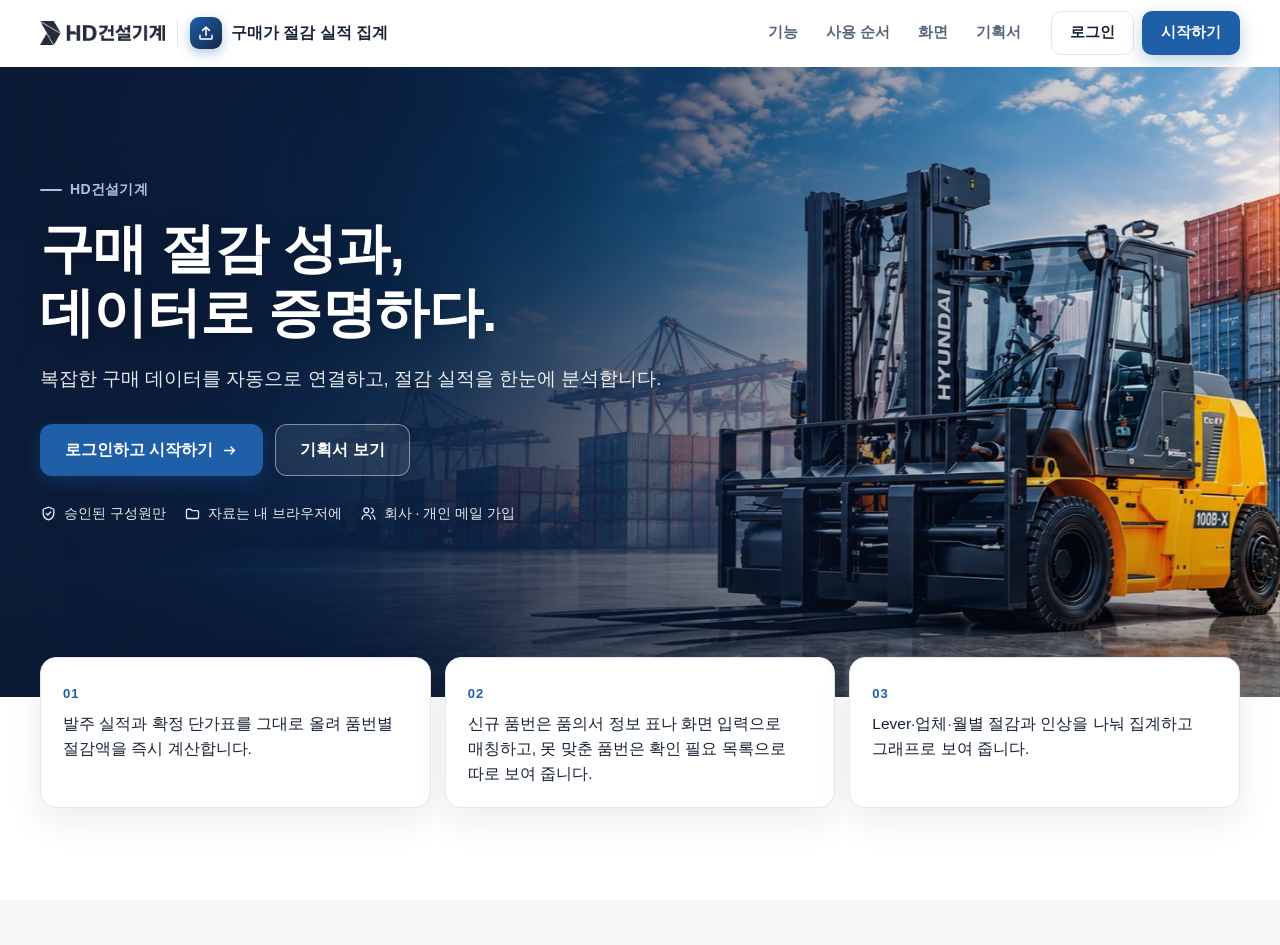
==== index.html @ e7f9d17e "첫 화면 로고 · 그림 · 왼쪽 메뉴 틀(판 2026-11-13.6) Co-Authored-By: Claude Fable 5.2 <noreply@anthropic.com>" ====
<!DOCTYPE html>
<html lang="ko">
<head>
<meta charset="UTF-8">
<meta name="viewport" content="width=device-width, initial-scale=1.0">
<title>구매가 절감 실적 집계 — 품번별 절감액·사유 Lever 자동 분류</title>
<meta name="description" content="월별 발주 실적과 연초 확정 단가표를 올리면 품번별 구매가 절감액을 계산하고, 신규 품번은 품의서 정보로 매칭해 사유 Lever·업체·월별로 집계합니다. 파일은 브라우저 안에서만 처리합니다.">
<link rel="icon" href="favicon.svg" type="image/svg+xml">
<link rel="canonical" href="https://aebonlee.github.io/build-2611-08/">
<meta name="robots" content="index,follow">
<meta property="og:type" content="website">
<meta property="og:site_name" content="생성형 AI 업무자동화 전문가과정 · 2차수">
<meta property="og:url" content="https://aebonlee.github.io/build-2611-08/">
<meta property="og:title" content="구매가 절감 실적 집계 — 생성형 AI 업무자동화 전문가과정 2차수">
<meta property="og:description" content="발주 실적과 확정 단가표를 올리면 절감액·Lever별 실적·확인 필요 신규 품번을 한 번에 보여 줍니다.">
<meta property="og:image" content="https://aebonlee.github.io/build-2611-08/og-index.png">
<meta property="og:image:width" content="1200">
<meta property="og:image:height" content="630">
<meta property="og:locale" content="ko_KR">
<meta name="twitter:card" content="summary_large_image">
<link rel="stylesheet" href="css/style.css">
<link rel="stylesheet" href="css/app.css">
<!-- auth-kit: 로그인 전에는 도구 화면을 감춘다(js/auth.js 가 판정 뒤 푼다) -->
<script>document.documentElement.classList.add('auth-lock')</script>
<link rel="stylesheet" href="css/auth.css?v=2026-11-13.6">
<link rel="stylesheet" href="css/board.css?v=2026-11-13.6">
<link rel="stylesheet" href="css/kit-build.css?v=2026-11-13.6">
<!-- /auth-kit -->
</head>
<body>

<nav class="topnav" aria-label="주요 메뉴">
  <div class="topnav-inner">
    <a class="topnav-brand" href="index.html">구매가 절감 실적 집계 <small>build-2611-08 · 기획 최상원</small></a>
    <ul class="topnav-links">
      <li><a href="#s-data">데이터</a></li>
      <li><a href="#s-sum">집계</a></li>
      <li><a href="#s-check">확인 필요</a></li>
      <li><a href="#s-detail">상세·내보내기</a></li>
      <li><a href="budget.html">예산단가 방식</a></li>
      <li><a href="guide.html">사용법</a></li>
      <li><a href="plan.html">기획서</a></li>
    </ul>
  </div>
</nav>

<header class="hero"><div class="wrap">
  <div class="eyebrow">생성형 AI 업무자동화 전문가과정 · 2차수 · 프로젝트 08</div>
  <h1>구매가 절감 실적 집계</h1>
  <p>월별 발주 실적과 연초 확정 단가표를 올리면 <b>품번별 절감액</b>을 바로 계산합니다.
     확정 단가가 없는 <b>신규 품번</b>은 품의서 정보로 맞추고, 못 맞춘 품번은 <b>확인 필요 목록</b>으로 따로 모읍니다.
     사유 Lever·업체·월별 실적을 그래프와 엑셀 보고서로 냅니다.</p>
</div></header>

<main><div class="wrap">

<div class="b-cta"><span><b>v1.1 상세 기획안 방식</b> — 발주 실적 × 협력업체 담당자 × 예산 단가를 매칭해 ZNB 발주의 차이금액·Impact·실적을 계산합니다. 이 화면(연초 단가표 방식)은 그대로 둡니다.</span>
  <span><a class="btn primary" href="budget.html">예산단가 방식 열기</a> <a class="btn" href="budget.html#example" id="go-budget-sample">예제로 바로 보기</a></span></div>

<section id="s-data" class="card">
  <h2 style="margin-top:0">1. 엑셀 파일을 올리세요</h2>
  <p class="sub">표 세 가지 — <code>발주실적</code>(품번·품명·공급업체·발주수량·발주단가·발주월) ·
     <code>확정단가</code>(품번·확정단가) · <code>품의서</code>(품번·기준단가·변경후단가·사유 Lever·품의번호, 선택).
     한 파일에 시트로 넣어도 되고, 월별 파일을 여러 개 올려도 됩니다. 머리글을 보고 어느 표인지 알아봅니다.</p>
  <label class="drop" id="drop">
    <input type="file" id="file" accept=".xlsx,.xls,.csv" multiple>
    <b>엑셀 파일을 끌어다 놓거나 눌러서 고르세요 (여러 개 가능)</b>
    <span>파일은 서버로 올라가지 않습니다 · 브라우저 안에서만 계산합니다</span>
  </label>
  <div class="btnrow">
    <button class="btn primary" id="btn-sample">예제로 해보기</button>
    <button class="btn" id="btn-template">빈 양식 내려받기</button>
    <button class="btn" id="btn-sample-file">예제 엑셀 내려받기</button>
    <button class="btn" id="btn-reset">올린 파일 모두 비우기</button>
  </div>
  <div id="data-status"></div>
</section>

<section id="s-sum" class="card" hidden>
  <h2 style="margin-top:0">2. 절감 실적 집계</h2>
  <div class="ctrl">
    <label>기간 <select id="month"></select></label>
    <span class="legend"><i class="sw-save"></i>절감 <i class="sw-inc"></i>인상</span>
  </div>
  <div id="totals"></div>
  <div id="narr" class="note"></div>
  <h3>월별 절감·인상</h3>
  <div id="chart-month" class="chart"></div>
  <div class="grid2">
    <div>
      <h3>사유 Lever별</h3>
      <div id="chart-lever" class="chart"></div>
      <div id="tbl-lever"></div>
    </div>
    <div>
      <h3>업체별</h3>
      <div id="chart-vendor" class="chart"></div>
      <div id="tbl-vendor"></div>
    </div>
  </div>

  <details class="ai" id="ai-box">
    <summary>AI 로 보고 문장 다듬기 (선택 · 키가 없어도 위 요약은 그대로 나옵니다)</summary>
    <div class="form">
      <label>제공자
        <select id="ai-provider">
          <option value="openai">OpenAI (gpt-4o-mini)</option>
          <option value="anthropic">Anthropic (claude-haiku-5-5)</option>
        </select></label>
      <label class="wide2">API 키 <input type="password" id="ai-key" autocomplete="off" placeholder="키는 이 브라우저에만 저장됩니다"></label>
      <button class="btn" id="ai-save">키 저장</button>
      <button class="btn primary" id="ai-run">보고 문장 초안 만들기</button>
    </div>
    <p class="sub">키는 이 브라우저(localStorage)에만 저장되고 다른 곳으로 보내지 않습니다.
       AI 에는 월별·Lever별 <b>합계 숫자만</b> 보내고 품번·업체 단가는 보내지 않습니다.</p>
    <div id="ai-out"></div>
  </details>
</section>

<section id="s-check" class="card" hidden>
  <h2 style="margin-top:0">3. 확인 필요</h2>
  <p class="sub">기준 단가를 찾지 못한 신규 품번은 실적에 넣지 않고 여기에 모읍니다.
     품의서 정보를 표로 올리거나 아래에서 직접 입력하면 바로 다시 계산합니다.</p>
  <div id="checks"></div>
  <h3>품의서 정보 직접 입력</h3>
  <div class="form" id="m-form">
    <label>품번 <input type="text" id="m-part" placeholder="예: BK-1062"></label>
    <label>기준단가(원) <input type="text" id="m-base" inputmode="decimal" placeholder="품의서상 기준 단가"></label>
    <label>변경후단가(원) <input type="text" id="m-new" inputmode="decimal" placeholder="선택"></label>
    <label>사유 Lever <select id="m-lever"></select></label>
    <label>품의번호 <input type="text" id="m-doc" placeholder="예: PU-2026-0412"></label>
    <label class="wide">메모 <input type="text" id="m-note" placeholder="예: 업체 변경에 따른 신규 품번"></label>
    <button class="btn primary" id="m-add">입력 반영</button>
  </div>
  <div id="m-msg"></div>
  <ol id="m-list" class="adj"></ol>
</section>

<section id="s-detail" class="card" hidden>
  <h2 style="margin-top:0">4. 발주 줄별 상세</h2>
  <div class="ctrl">
    <label>구분 <select id="kind">
      <option value="">전체</option><option>절감</option><option>인상</option><option>변동 없음</option><option>확인 필요</option>
    </select></label>
    <label>품번·품명·업체 <input type="search" id="q" placeholder="찾을 말"></label>
    <span class="sub" id="detail-count"></span>
  </div>
  <p class="sub">기준단가 옆 표시는 값의 출처입니다. <span class="src s-base">연초 단가표</span> <span class="src s-approval">품의서 표</span>는 올린 문서의 값,
     <span class="src s-manual">화면 입력</span>은 여기서 입력한 값, <span class="calc-t">계산</span>은 도구가 계산한 값입니다.</p>
  <div class="tablewrap" id="detail"></div>
  <div class="btnrow">
    <button class="btn green" id="btn-export">엑셀 보고서 내보내기</button>
  </div>
  <p class="sub" style="margin-top:8px">보고서는 기간 선택과 상관없이 전체 기간으로 냅니다(요약·월별·Lever별·업체별·품번별·발주상세·확인필요·품의서정보).</p>
</section>

</div></main>

<footer><div class="wrap">
  생성형 AI 업무자동화 전문가과정 2차수 · 프로젝트 08 · 기획 최상원 ·
  예제 데이터는 실제 사내 데이터가 아닙니다.
</div></footer>

<script src="lib/xlsx.full.min.js"></script>
<script src="js/engine.js"></script>
<script src="js/app.js"></script>
<!-- auth-kit: 로그인 · 사용 신청 · 승인 · 게시판(키트 정본 data10-00/kit/auth, 적용 build-2611-00/tools/kit) -->
<script src="vendor/supabase.js?v=2026-11-13.6"></script>
<script src="js/auth-config.js?v=2026-11-13.6"></script>
<script src="js/kit-build.js?v=2026-11-13.6"></script>
<script src="js/board.js?v=2026-11-13.6"></script>
<script src="js/auth.js?v=2026-11-13.6"></script>
<!-- /auth-kit -->
</body>
</html>
---- css/style.css ----
:root{
  --bg:#f4f6f8; --card:#fff; --ink:#152232; --sub:#5b6b7b; --line:#dde4ea;
  --brand:#154b6e; --brand-deep:#0d3350; --accent:#0b6e99;
  --ok:#0a6045; --warn:#7a4f00; --danger:#c8341f;
  --wrap:1320px; --pad:24px;
}
@media (max-width:640px){ :root{ --pad:16px; } }
*{box-sizing:border-box; margin:0; padding:0;}
html,body{background:var(--bg); color:var(--ink);
  font-family:"Pretendard","Apple SD Gothic Neo","Malgun Gothic",sans-serif;}
body{font-size:15px; line-height:1.65; word-break:keep-all; overflow-wrap:break-word;}

/* 상단 바는 고정 — 표를 아래로 훑는 동안에도 조작부가 보여야 한다.
   sticky 가 아니라 fixed 다: 조상에 overflow 가 걸리면 sticky 는 조용히 죽는다. */
.topnav{position:fixed; top:0; left:0; right:0; z-index:40;
  background:var(--brand-deep); border-bottom:1px solid rgba(255,255,255,.12);}
.topnav-inner{display:flex; align-items:center; justify-content:space-between;
  gap:20px; max-width:var(--wrap); margin:0 auto; padding:0 var(--pad); min-height:56px;}
.topnav-brand{display:flex; align-items:center; min-height:56px; color:#fff;
  font-weight:750; font-size:14.5px; text-decoration:none; white-space:nowrap;}
.topnav-brand small{font-weight:400; opacity:.7; font-size:12px; margin-left:8px;}
.topnav-links{display:flex; align-items:center; gap:2px; list-style:none; margin:0; padding:0;
  overflow-x:auto; scrollbar-width:none;}
.topnav-links::-webkit-scrollbar{display:none;}
.topnav-links a{display:flex; align-items:center; min-height:56px; padding:0 12px;
  color:rgba(255,255,255,.82); text-decoration:none; font-size:13.5px; font-weight:600;
  white-space:nowrap; border-bottom:2px solid transparent;}
.topnav-links a:hover{color:#fff;}
.topnav-links a.active{color:#fff; border-bottom-color:#7ec8a0;}
@media (max-width:860px){
  .topnav-inner{gap:10px; padding:0 14px; min-height:52px;}
  .topnav-brand{min-height:52px; font-size:13.5px;} .topnav-brand small{display:none;}
  .topnav-links a{min-height:52px; padding:0 9px; font-size:13px;}
}

.hero{background:linear-gradient(180deg,var(--brand-deep),var(--brand)); color:#fff;
  padding:52px 0 38px; margin-top:56px;}
@media (max-width:860px){ .hero{margin-top:52px; padding:38px 0 28px;} }
.hero .eyebrow{font-size:12.5px; letter-spacing:.08em; opacity:.75; margin-bottom:9px;}
.hero h1{font-size:27px; line-height:1.3; font-weight:750; margin-bottom:11px;}
.hero p{max-width:66ch; color:rgba(255,255,255,.86); font-size:14.5px;}
main{padding:34px 0 60px;}
.wrap{max-width:var(--wrap); margin:0 auto; padding:0 var(--pad);}

h2{font-size:19px; font-weight:700; margin:32px 0 8px;}
main > .wrap > :first-child{margin-top:0;}
p{margin:0 0 13px;} .sub{color:var(--sub); font-size:14px;}
code{font-family:ui-monospace,SFMono-Regular,Menlo,monospace; font-size:.92em;
  background:#eef2f6; border-radius:4px; padding:1px 5px;}

.card{background:var(--card); border:1px solid var(--line); border-radius:12px;
  padding:22px 24px; margin-bottom:18px;}
.drop{display:block; border:2px dashed #93a7bd; border-radius:12px; background:#fbfdff;
  padding:30px 20px; text-align:center; cursor:pointer; transition:border-color .15s,background .15s;}
.drop:hover,.drop.over{border-color:var(--accent); background:#f0f8fc;}
.drop b{display:block; font-size:15.5px; margin-bottom:5px;}
.drop span{color:var(--sub); font-size:13.5px;}
input[type=file]{display:none;}

.btn{display:inline-flex; align-items:center; justify-content:center; gap:6px;
  min-height:42px; padding:0 18px; border-radius:9px; border:1px solid var(--line);
  background:#fff; color:var(--ink); font-size:14px; font-weight:650; cursor:pointer;}
.btn:hover{border-color:#9fb2c4;}
.btn.primary{background:var(--brand); border-color:var(--brand); color:#fff;}
.btn.primary:hover{background:var(--brand-deep);}
.btn.green{background:var(--ok); border-color:var(--ok); color:#fff;}
.btn:disabled{opacity:.45; cursor:not-allowed;}
.btnrow{display:flex; flex-wrap:wrap; gap:8px; margin-top:14px;}

.note{border-left:4px solid var(--accent); background:#eef6fa; color:#0b3a4f;
  padding:13px 15px; border-radius:8px; font-size:14px; margin:14px 0;}
.warn{border-left:4px solid var(--danger); background:#fdeae7; color:#7a1a0c;
  padding:13px 15px; border-radius:8px; font-size:14px; margin:14px 0;}
.ok{border-left:4px solid var(--ok); background:#e9f6f0; color:#08422a;
  padding:13px 15px; border-radius:8px; font-size:14px; margin:14px 0;}

.tablewrap{overflow-x:auto; border:1px solid var(--line); border-radius:10px; background:#fff; max-height:70vh;}
table{border-collapse:collapse; width:100%; font-size:13px;}
th,td{border-bottom:1px solid var(--line); padding:8px 11px; text-align:left; white-space:nowrap;}
th{background:#eef2f6; font-weight:700; position:sticky; top:0; z-index:1;}
tr:last-child td{border-bottom:0;}
td.num{text-align:right; font-variant-numeric:tabular-nums;}
td.mono{font-family:ui-monospace,SFMono-Regular,Menlo,monospace;}
tr.flag td{background:#fdf3f1;}
/* 계산으로 채운 값은 문서에 적혀 있던 값과 **신뢰도가 다르다.**
   같은 모양으로 두면 사람이 구분하지 못한 채 그대로 믿게 된다. */
td .calc{display:inline-block; margin-left:5px; font-size:10.5px; font-weight:700;
  color:#0b3a4f; background:#dceaf3; border-radius:4px; padding:1px 5px; vertical-align:middle;}
.rev{color:var(--danger); font-weight:650; white-space:normal; min-width:240px;}

.filelist{margin:13px 0 0; padding:0; list-style:none; font-size:13.5px;}
.filelist li{padding:6px 0; border-bottom:1px solid var(--line); color:var(--sub);
  display:flex; justify-content:space-between; gap:10px;}
.filelist li:last-child{border-bottom:0;}
.stats{display:flex; flex-wrap:wrap; gap:10px; margin:14px 0 0;}
.stat{background:#eef2f6; border-radius:9px; padding:9px 14px; font-size:13.5px;}
.stat b{font-size:17px; display:block; font-variant-numeric:tabular-nums;}
footer{border-top:1px solid var(--line); padding:24px 0 40px; color:var(--sub); font-size:13px;}
---- css/app.css ----
/* 이 앱 전용 — 공통 style.css 뒤에 읽는다 */
h3{font-size:16px; font-weight:700; margin:24px 0 8px;}
.ctrl{display:flex; flex-wrap:wrap; align-items:center; gap:14px; margin:6px 0 12px; font-size:14px;}
.ctrl input,.ctrl select,.form input,.form select{font:inherit; font-size:14px; padding:6px 8px; border:1px solid var(--line); border-radius:7px; background:#fff; min-width:0;}
.legend{display:flex; flex-wrap:wrap; gap:12px; align-items:center; font-size:12.5px; color:var(--sub);}
.legend i{display:inline-block; width:14px; height:14px; border-radius:3px; vertical-align:-2px; margin-right:-6px;}
.sw-save{background:#2c8a6b;} .sw-inc{background:#c8341f;}

.stat.good{background:#e3f3ea;} .stat.bad{background:#fdeae7;}
.stat .calc-t{font-size:10.5px;}
.calc-t{display:inline-block; font-size:11px; font-weight:700; color:#0b3a4f; background:#dceaf3; border-radius:4px; padding:1px 5px;}
/* 기준 단가의 출처 — 문서에 있던 값과 화면에서 입력한 값은 신뢰도가 다르다 */
.src{display:inline-block; font-size:10.5px; font-weight:700; border-radius:4px; padding:1px 5px; vertical-align:middle; white-space:nowrap;}
.s-base{background:#e6eef5; color:#154b6e;} .s-approval{background:#efe8f7; color:#4a2e86;} .s-manual{background:#fbe7b5; color:#6a4300;}
.bad-t{color:var(--danger); font-weight:650;}
td.neg{color:var(--danger);}
tr.inc td{background:#fdf6f4;}
.mono{font-family:ui-monospace,SFMono-Regular,Menlo,monospace;}

.grid2{display:grid; grid-template-columns:repeat(2,minmax(0,1fr)); gap:0 24px;}
@media (max-width:900px){ .grid2{grid-template-columns:minmax(0,1fr);} }
.tablewrap.small{max-height:340px; margin-top:8px;}

.chart svg{width:100%; height:auto; display:block; background:#fff; border:1px solid var(--line); border-radius:10px;}
svg .grid{stroke:#e6ebf0;} svg .zero{stroke:#5b6b7b; stroke-width:1.2;}
svg .ax{font-size:11px; fill:#5b6b7b;} svg .gl{font-size:12px; fill:var(--ink);} svg .vl{font-size:11.5px; fill:var(--ink); font-weight:700;}
svg .b-save{fill:#2c8a6b;} svg .b-inc{fill:#c8341f;}

.form{display:grid; grid-template-columns:repeat(auto-fill,minmax(170px,1fr)); gap:10px 12px; align-items:end; margin:12px 0;}
.form label{display:flex; flex-direction:column; gap:4px; font-size:13px; color:var(--sub);}
.form label.wide{grid-column:1/-1;}
.form label.wide2{grid-column:span 2;}
@media (max-width:420px){ .form label.wide2{grid-column:1/-1;} }
.adj{margin:8px 0 14px 20px; font-size:14px;}
.adj li{margin:5px 0;}
.note-t{color:#4a2e86;}
.x{border:0; background:none; color:var(--danger); cursor:pointer; font-size:12.5px; text-decoration:underline;}
.btn.sm{min-height:30px; padding:0 10px; font-size:12.5px; margin:2px 0;}
td.act{white-space:normal; min-width:200px;}

.ai{margin-top:20px; border:1px solid var(--line); border-radius:10px; padding:12px 16px; background:#fbfcfd;}
.ai summary{cursor:pointer; font-weight:650; font-size:14px;}
.ai-draft{border-left:4px solid #7a5bb8; background:#f4f0fb; padding:13px 15px; border-radius:8px; font-size:14px; margin:12px 0;}
.ai-draft > b{color:#4a2e86;}
[hidden]{display:none !important;}
#chart-month svg{max-width:900px;}

/* ---------- v1.1 예산단가 방식(budget.html) ---------- */
.b-file{border:1px solid var(--line); border-radius:10px; padding:12px 14px; margin-top:14px; background:#fbfcfd;}
.b-file-head{display:flex; flex-wrap:wrap; justify-content:space-between; gap:8px; font-size:14px;}
.b-sheet{border-top:1px dashed var(--line); margin-top:10px; padding-top:10px;}
.b-sheet-head{display:flex; flex-wrap:wrap; justify-content:space-between; align-items:center; gap:8px 14px; font-size:13.5px;}
.b-sheet-head select{font:inherit; font-size:13px; padding:4px 6px; border:1px solid var(--line); border-radius:6px; background:#fff;}
.chips{display:flex; flex-wrap:wrap; gap:4px; margin:8px 0;}
.chip{font-size:11.5px; background:#eef2f6; border-radius:5px; padding:2px 7px; color:#3b4b5b;}
table.preview td,table.preview th{font-size:12px; padding:5px 8px; max-width:180px; overflow:hidden; text-overflow:ellipsis;}
table.map td{white-space:normal;}
table.map select{font:inherit; font-size:13px; padding:4px 6px; border:1px solid var(--line); border-radius:6px; background:#fff; max-width:100%;}
.req{font-size:10.5px; font-weight:700; color:#7a1a0c; background:#fdeae7; border-radius:4px; padding:1px 5px; vertical-align:middle;}
.s-file{background:#e6eef5; color:#154b6e;}
table.fx input{font:inherit; font-size:13.5px; padding:5px 7px; border:1px solid var(--line); border-radius:6px; width:120px; max-width:100%;}
.verify{list-style:none; margin:4px 0 10px; padding:0; font-size:13.5px;}
.verify li{padding:5px 0; border-bottom:1px solid var(--line);}
.verify li:last-child{border-bottom:0;}
.v-ok{color:#08422a;} .v-bad{color:var(--danger); font-weight:700;}
.b-in{display:inline-flex; gap:4px; align-items:center;}
.b-in input{font:inherit; font-size:13px; padding:4px 6px; border:1px solid #c8341f; border-radius:6px; width:110px; background:#fff;}
.rules{margin-left:20px; font-size:14.5px;} .rules li{margin:6px 0;}
.b-cta{display:flex; flex-wrap:wrap; justify-content:space-between; align-items:center; gap:10px; border:1px solid #c8dced; background:#eef6fa; border-radius:10px; padding:12px 16px; margin-bottom:18px; font-size:14px;}
.b-cta a.btn{min-height:36px; text-decoration:none;}

/* (v1.2) 매칭 진단 */
table.diag{width:100%; border-collapse:collapse; font-size:13px;}
table.diag th{width:150px; text-align:left; background:#eef2f6; padding:6px 8px; border-bottom:1px solid var(--line); vertical-align:top; position:static;}
table.diag td{padding:6px 8px; border-bottom:1px solid var(--line); white-space:normal; word-break:break-all;}
---- css/auth.css ----
/* data10 로그인 키트 — 정본: data10-00/kit/auth/css/auth.css (사본을 직접 고치지 말 것)
   로그인 전 대문 · 사용 신청 · 승인 대기 · 구성원 관리 창. 클래스는 모두 ag- / auth- 로 시작해 도구 화면과 섞이지 않는다. */
:root {
  --ag-ink: #172334; --ag-sub: #55657a; --ag-line: #d6dee8; --ag-bg: #f3f6f9;
  --ag-navy: #13274b; --ag-navy-2: #0c1b36; --ag-brand: #1f5fa8; --ag-brand-d: #174a84;
  --ag-ok: #1b6e3a; --ag-ok-bg: #e5f3ea; --ag-err: #b3261e; --ag-err-bg: #fdecea; --ag-warn: #7a5200; --ag-warn-bg: #fff4d6;
  --ag-accent: #a9c2e2;
  --ag-pad: 20px;
}
@media (min-width: 640px) { :root { --ag-pad: 28px; } }
@media (min-width: 1024px) { :root { --ag-pad: 40px; } }

/* 로그인 전에는 도구 화면을 감춘다(자리는 그대로 — 그래프 폭 계산이 흔들리지 않게 visibility) */
html.auth-lock body > *:not(#authGate) { visibility: hidden; }
html.auth-lock body { overflow: hidden; }

.ag {
  position: fixed; inset: 0; z-index: 2000; overflow-y: auto; -webkit-overflow-scrolling: touch;
  background: var(--ag-bg); color: var(--ag-ink);
  font: 16px/1.65 Pretendard, 'Apple SD Gothic Neo', 'Malgun Gothic', 'Noto Sans KR', sans-serif;
  word-break: keep-all; overflow-wrap: break-word;
}
.ag[hidden] { display: none; }
.ag *, .ag *::before, .ag *::after, .ag-modal * { box-sizing: border-box; }

.ag-wrap {
  max-width: calc(1180px + 2 * var(--ag-pad)); margin: 0 auto; padding: 0 var(--ag-pad);
  display: grid; grid-template-columns: minmax(0, 1fr); gap: 0;
}
.ag-hero {
  background: linear-gradient(160deg, var(--ag-navy) 0%, var(--ag-navy-2) 100%); color: #fff;
  margin: 0 calc(-1 * var(--ag-pad)); padding: 36px var(--ag-pad) 32px;
}
.ag-side { padding: 24px 0 8px; }
@media (min-width: 960px) {
  .ag { background: linear-gradient(90deg, var(--ag-navy-2) 0, var(--ag-navy-2) 50%, var(--ag-bg) 50%); }
  .ag-wrap { grid-template-columns: minmax(0, 1fr) minmax(0, 1fr); min-height: calc(100vh - 48px); align-items: center; }
  .ag-hero { margin: 0; padding: 56px 48px 56px 0; background: none; min-height: 100%; display: flex; flex-direction: column; justify-content: center; }
  .ag-side { padding: 56px 0 56px 48px; }
}
.ag-eyebrow { margin: 0 0 10px; font-size: 13.5px; letter-spacing: .02em; color: var(--ag-accent); }
.ag-hero h1 { margin: 0 0 14px; font-size: clamp(26px, 3.6vw, 38px); line-height: 1.3; color: #fff; font-weight: 800; }
.ag-lead { margin: 0 0 24px; color: #d7e3f2; font-size: 16.5px; max-width: 640px; }
.ag-feats { list-style: none; margin: 0 0 24px; padding: 0; display: grid; grid-template-columns: minmax(0, 1fr); gap: 10px; }
@media (min-width: 640px) { .ag-feats { grid-template-columns: repeat(2, minmax(0, 1fr)); } }
.ag-feats li { border: 1px solid rgba(255, 255, 255, .14); border-radius: 12px; padding: 14px 16px; background: rgba(255, 255, 255, .05); }
.ag-feats b { display: block; color: #fff; font-size: 15.5px; margin-bottom: 4px; }
.ag-feats span { display: block; color: #c4d3e6; font-size: 14px; line-height: 1.55; }
.ag-flow-t { margin: 0 0 8px; font-size: 13.5px; color: #a9c2e2; }
.ag-flow ol { list-style: none; margin: 0; padding: 0; display: flex; flex-wrap: wrap; gap: 8px; }
.ag-flow li { display: inline-flex; align-items: center; gap: 8px; padding: 6px 12px 6px 6px; border-radius: 999px; background: rgba(255, 255, 255, .08); color: #e6eef8; font-size: 14px; }
.ag-n { display: inline-grid; place-items: center; width: 24px; height: 24px; border-radius: 50%; background: #fff; color: var(--ag-navy); font-weight: 700; font-size: 13px; }

.ag-card { background: #fff; border: 1px solid var(--ag-line); border-radius: 16px; padding: 26px 24px; box-shadow: 0 10px 30px rgba(15, 30, 55, .08); max-width: 460px; margin: 0 auto; }
.ag-card h2 { margin: 6px 0 8px; font-size: 21px; color: var(--ag-ink); }
.ag-card p { margin: 0 0 12px; }
.ag-sub { color: var(--ag-sub); font-size: 14.5px; }
.ag-tabs { display: flex; gap: 4px; padding: 4px; background: #eef2f6; border-radius: 10px; margin: 0 0 18px; }
.ag-tabs button { flex: 1; border: 0; background: transparent; padding: 9px 10px; border-radius: 8px; font: inherit; font-weight: 600; color: var(--ag-sub); cursor: pointer; }
.ag-tabs button[aria-selected="true"] { background: #fff; color: var(--ag-ink); box-shadow: 0 1px 3px rgba(0, 0, 0, .1); }
.ag-form { display: grid; gap: 12px; }
.ag-form label { display: grid; gap: 5px; font-size: 14px; font-weight: 600; color: var(--ag-ink); }
.ag-form small { font-weight: 400; color: var(--ag-sub); }
.ag-form input { font: inherit; font-size: 16px; font-weight: 400; padding: 10px 12px; border: 1px solid var(--ag-line); border-radius: 9px; background: #fff; color: var(--ag-ink); width: 100%; }
.ag-form input::placeholder { color: #8a97a8; font-weight: 400; }
.ag-form input:focus { outline: 2px solid var(--ag-brand); outline-offset: 1px; border-color: var(--ag-brand); }
.ag-btn { font: inherit; font-weight: 700; display: inline-flex; align-items: center; justify-content: center; gap: 6px; min-height: 44px; padding: 8px 16px;
  border-radius: 10px; border: 1px solid var(--ag-line); background: #fff; color: var(--ag-ink); cursor: pointer; width: 100%; }
.ag-btn:hover { border-color: var(--ag-brand); }
.ag-btn:disabled { opacity: .6; cursor: progress; }
.ag-primary { background: var(--ag-brand); border-color: var(--ag-brand); color: #fff; }
.ag-primary:hover { background: var(--ag-brand-d); }
.ag-kakao { background: #fee500; border-color: #fee500; color: #191600; }
.ag-or { display: flex; align-items: center; gap: 10px; color: var(--ag-sub); font-size: 13px; margin: 14px 0; }
.ag-or::before, .ag-or::after { content: ''; flex: 1; height: 1px; background: var(--ag-line); }
.ag-hint { margin: 14px 0 0 !important; color: var(--ag-sub); font-size: 13.5px; }
.ag-msg { margin: 12px 0 0 !important; font-size: 14px; min-height: 1em; color: var(--ag-sub); }
.ag-msg:empty { display: none; }
.ag-msg.is-err { color: var(--ag-err); background: var(--ag-err-bg); padding: 8px 12px; border-radius: 8px; }
.ag-msg.is-ok { color: var(--ag-ok); background: var(--ag-ok-bg); padding: 8px 12px; border-radius: 8px; }
.ag-link { border: 0; background: none; color: var(--ag-sub); text-decoration: underline; font: inherit; font-size: 14px; cursor: pointer; margin-top: 14px; padding: 6px 0; }
.ag-badge { display: inline-block; padding: 3px 10px; border-radius: 999px; background: var(--ag-warn-bg); color: var(--ag-warn); font-size: 13px; font-weight: 700; }
.ag-badge.is-off { background: var(--ag-err-bg); color: var(--ag-err); }
.ag-claim { margin-top: 16px; padding: 14px; border: 1px dashed var(--ag-line); border-radius: 10px; font-size: 14px; color: var(--ag-sub); }
.ag-foot { text-align: center; color: var(--ag-sub); font-size: 13px; margin: 0; padding: 14px var(--ag-pad) 22px; }
@media (min-width: 960px) { .ag-foot { color: #8fa3bd; text-align: left; max-width: calc(1180px + 2 * var(--ag-pad)); margin: 0 auto; } }

/* 상단 바 계정 칩 */
.auth-chip { display: flex; align-items: center; gap: 6px; margin-left: auto; flex-wrap: nowrap; font-size: 13.5px; }
.auth-chip.is-float { position: fixed; top: 10px; right: 10px; z-index: 1500; background: #fff; border: 1px solid var(--ag-line); border-radius: 999px; padding: 4px 6px 4px 12px; }
.auth-chip-name { max-width: 9em; overflow: hidden; text-overflow: ellipsis; white-space: nowrap; font-weight: 600; }
.auth-chip-btn { font: inherit; font-size: 13px; border: 1px solid var(--ag-line); background: #fff; color: var(--ag-ink); border-radius: 8px; padding: 5px 10px; cursor: pointer; white-space: nowrap; display: inline-flex; align-items: center; gap: 4px; }
.auth-chip-btn:hover { border-color: var(--ag-brand); color: var(--ag-brand); }
.auth-chip-n { display: inline-grid; place-items: center; min-width: 18px; height: 18px; padding: 0 5px; border-radius: 9px; background: var(--ag-err); color: #fff; font-size: 11.5px; font-weight: 700; }
.auth-chip-n[hidden] { display: none; }
@media (max-width: 639px) { .auth-chip-name { display: none; } }

/* 구성원 관리 창 */
.ag-modal { position: fixed; inset: 0; z-index: 2100; background: rgba(10, 20, 35, .5); display: flex; align-items: flex-start; justify-content: center; padding: 24px 12px; overflow-y: auto;
  font: 15px/1.6 Pretendard, 'Apple SD Gothic Neo', 'Malgun Gothic', sans-serif; color: var(--ag-ink); word-break: keep-all; overflow-wrap: break-word; }
.ag-modal[hidden] { display: none; }
.ag-panel { background: #fff; border-radius: 14px; width: 100%; max-width: 980px; padding: 20px 22px 24px; }
.ag-panel-h { display: flex; align-items: center; justify-content: space-between; gap: 12px; }
.ag-panel-h h2 { margin: 0; font-size: 20px; }
.ag-x { border: 0; background: none; font-size: 26px; line-height: 1; cursor: pointer; color: var(--ag-sub); padding: 4px 8px; }
.ag-panel .ag-tabs { max-width: 320px; margin: 12px 0; }
.ag-tablewrap { overflow-x: auto; }
.ag-table { width: 100%; border-collapse: collapse; font-size: 14.5px; }
.ag-table th, .ag-table td { text-align: left; vertical-align: top; padding: 10px 8px; border-bottom: 1px solid var(--ag-line); }
.ag-table th { background: #f1f4f8; font-size: 13.5px; white-space: nowrap; }
.ag-table small { color: var(--ag-sub); }
.ag-acts { display: flex; flex-wrap: wrap; gap: 6px; min-width: 150px; }
.ag-btn.ag-sm { width: auto; min-height: 34px; padding: 4px 10px; font-size: 13.5px; }
.ag-st { display: inline-block; padding: 1px 8px; border-radius: 999px; font-size: 12.5px; font-weight: 700; background: #eef2f6; color: var(--ag-sub); }
.ag-st.is-pending { background: var(--ag-warn-bg); color: var(--ag-warn); }
.ag-st.is-active { background: var(--ag-ok-bg); color: var(--ag-ok); }
.ag-st.is-disabled { background: var(--ag-err-bg); color: var(--ag-err); }
.ag-st.is-admin { background: #e6eef9; color: var(--ag-brand-d); }
/* 밝은 테마(plan.json landing.theme = "light") — 바탕은 --ag-bg, 글자는 --ag-ink, 강조는 --ag-accent */
.ag-light, .ag-light .ag-hero { background: var(--ag-bg); }
@media (min-width: 960px) { .ag.ag-light { background: var(--ag-bg); } }
.ag-light .ag-hero { color: var(--ag-ink); }
.ag-light .ag-hero h1 { color: var(--ag-navy); font-size: clamp(30px, 4.2vw, 46px); line-height: 1.25; }
.ag-light .ag-eyebrow { font-size: 16px; font-weight: 700; }
.ag-light .ag-lead { color: var(--ag-sub); font-size: 17px; }
.ag-light .ag-feats li { background: #fff; border-color: var(--ag-line); }
.ag-light .ag-feats b { color: var(--ag-ink); }
.ag-light .ag-feats span { color: var(--ag-sub); }
.ag-light .ag-flow-t { color: var(--ag-sub); }
.ag-light .ag-flow li { background: #fff; color: var(--ag-ink); border: 1px solid var(--ag-line); }
.ag-light .ag-n { background: var(--ag-navy); color: #fff; }
.ag-light .ag-primary { background: var(--ag-navy); border-color: var(--ag-navy); }
.ag-light .ag-primary:hover { background: var(--ag-navy-2); }
@media (min-width: 960px) { .ag-light .ag-foot { color: var(--ag-sub); } }
/* 대문 그림(SVG) — 현장 데이터 → 관리도. 색은 currentColor 하나로(테마마다 .ag-art color 만 바꾼다) */
.ag-hero { position: relative; overflow: hidden; }
.ag-hero > :not(.ag-art) { position: relative; z-index: 1; }
.ag-art { position: absolute; z-index: 0; pointer-events: none; color: #7fa6d6; opacity: .3;
  right: -40px; top: 8px; width: min(560px, 78%); height: auto; }
.ag-par { transition: transform .6s cubic-bezier(.2, .7, .2, 1); }
.ag-line { fill: none; stroke: currentColor; stroke-width: 2.5; stroke-linecap: round; }
.ag-ucl { stroke: currentColor; stroke-width: 1; stroke-dasharray: 5 6; opacity: .55; }
.ag-lbl { fill: currentColor; font-size: 12px; opacity: .7; font-family: inherit; }
.ag-pt { fill: var(--ag-navy-2); stroke: currentColor; stroke-width: 2; }
.ag-ring { fill: none; stroke: currentColor; stroke-width: 2; transform-box: fill-box; transform-origin: center; opacity: 0; }
@media (max-width: 639px) { .ag-art { width: 92%; right: -24px; top: 0; opacity: .28; } .ag-lbl { display: none; } }
/* 데스크톱: 왼쪽 칸 맨 아래 띠(내용과 겹치지 않게 그만큼 아래 여백을 둔다) */
@media (min-width: 960px) {
  .ag-hero { padding-bottom: 210px; }
  .ag-art { top: auto; bottom: 34px; left: 0; right: 32px; width: auto; max-width: 600px; opacity: .55; }
}
.ag-light .ag-art { color: var(--ag-navy); opacity: .26; }
.ag-light .ag-pt { fill: var(--ag-bg); }

/* 「이렇게 씁니다」 단계 — 차례로 밝아진다(그림의 점과 함께) */
.ag-flow li { transition: background-color .35s, box-shadow .35s, color .35s; }
.ag-flow li.is-on { background: rgba(255, 255, 255, .18); box-shadow: inset 0 0 0 1px rgba(255, 255, 255, .45); color: #fff; }
.ag-light .ag-flow li.is-on { background: #fff; box-shadow: inset 0 0 0 1.5px var(--ag-navy); color: var(--ag-navy); }

/* 효과 — .ag-fx 는 JS 가 처음 한 번만 붙인다(모션 최소화면 붙이지 않음). 효과가 없어도 모든 내용은 보인다. */
@keyframes agDraw { to { stroke-dashoffset: 0; } }
@keyframes agFade { from { opacity: 0; } }
@keyframes agUp { from { opacity: 0; transform: translateY(12px); } }
@keyframes agPop { from { opacity: 0; transform: scale(.4); } }
@keyframes agPulse { 0% { opacity: .85; transform: scale(.6); } 100% { opacity: 0; transform: scale(2.2); } }
.ag-fx .ag-line { stroke-dasharray: 1; stroke-dashoffset: 1; animation: agDraw 1.8s cubic-bezier(.4, 0, .2, 1) .2s forwards; }
.ag-fx .ag-area { animation: agFade 1.2s ease 1s both; }
.ag-fx .ag-pt { transform-box: fill-box; transform-origin: center; animation: agPop .45s cubic-bezier(.2, .9, .3, 1.4) var(--d, 1s) both; }
.ag-fx .ag-eyebrow, .ag-fx .ag-hero h1, .ag-fx .ag-lead { animation: agUp .6s ease both; }
.ag-fx .ag-hero h1 { animation-delay: .08s; } .ag-fx .ag-lead { animation-delay: .16s; }
.ag-fx .ag-feats li { animation: agUp .55s ease both; }
.ag-fx .ag-feats li:nth-child(1) { animation-delay: .28s; } .ag-fx .ag-feats li:nth-child(2) { animation-delay: .36s; }
.ag-fx .ag-feats li:nth-child(3) { animation-delay: .44s; } .ag-fx .ag-feats li:nth-child(4) { animation-delay: .52s; }
.ag-fx .ag-flow { animation: agUp .55s ease .62s both; }
.ag-fx .ag-card { animation: agUp .6s ease .18s both; }
.ag-ring { animation: agPulse 2.4s ease-out infinite; }
.ag-feats li { transition: border-color .25s, background-color .25s; }
.ag-feats li:hover { border-color: rgba(255, 255, 255, .32); background: rgba(255, 255, 255, .08); }
.ag-light .ag-feats li:hover { border-color: var(--ag-navy); background: #fff; }

/* ───────── 대문 사진 ───────── */
.ag-sr { position: absolute !important; width: 1px; height: 1px; overflow: hidden; clip: rect(0 0 0 0); white-space: nowrap; }
/* banner: 완성 그림을 위에 그대로(잘리지 않게), 아래에 기능 · 로그인 */
.ag.ag-has-banner { background: var(--ag-bg); }
.ag-banner { background: var(--ag-navy-2); display: flex; justify-content: center; }
.ag-banner { cursor: pointer; }
.ag-banner img { display: block; width: 100%; max-width: 1600px; height: auto; max-height: 72vh; object-fit: contain; }
/* 데스크톱: 그림 아래로 로그인 카드가 첫 화면에 걸리게 높이를 줄인다 */
@media (min-width: 960px) { .ag-banner img { max-height: 52vh; } }
.ag-banner:focus-visible { outline: 3px solid var(--ag-brand); outline-offset: -3px; }
.ag-wrap-banner { padding-top: 24px; padding-bottom: 8px; }
.ag-has-banner .ag-hero-sub { background: none; color: var(--ag-ink); margin: 0; padding: 0 0 8px; }
.ag-has-banner .ag-feats li { background: #fff; border-color: var(--ag-line); }
.ag-has-banner .ag-feats b { color: var(--ag-ink); } .ag-has-banner .ag-feats span { color: var(--ag-sub); }
.ag-has-banner .ag-flow-t { color: var(--ag-sub); }
.ag-has-banner .ag-flow li { background: #fff; color: var(--ag-ink); border: 1px solid var(--ag-line); }
.ag-has-banner .ag-flow li.is-on { box-shadow: inset 0 0 0 1.5px var(--ag-brand); color: var(--ag-brand-d); }
.ag-has-banner .ag-n { background: var(--ag-navy); color: #fff; }
@media (min-width: 960px) {
  .ag-wrap-banner { min-height: 0; align-items: start; padding-top: 32px; }
  .ag-has-banner .ag-hero-sub { padding: 8px 40px 24px 0; min-height: 0; }
  .ag-has-banner .ag-side { padding: 8px 0 24px 40px; }
  .ag-has-banner .ag-foot { color: var(--ag-sub); }
}
/* cover: 사진 위에 대표색을 덮는다(글자 대비를 위해 왼쪽을 더 짙게) */
.ag-hero.ag-cover { background:
  linear-gradient(100deg, color-mix(in srgb, var(--ag-navy-2) 94%, transparent) 0%, color-mix(in srgb, var(--ag-navy) 82%, transparent) 55%, color-mix(in srgb, var(--ag-navy) 45%, transparent) 100%),
  var(--ag-photo) center / cover no-repeat, var(--ag-navy-2); }
@media (min-width: 960px) {
  .ag.ag-has-cover { background: linear-gradient(90deg, var(--ag-navy-2) 0, var(--ag-navy-2) 50%, var(--ag-bg) 50%); }
  .ag-has-cover .ag-wrap { max-width: none; padding-left: 0; }
  .ag-has-cover .ag-hero.ag-cover { margin: 0; padding: 56px 48px 56px max(var(--ag-pad), calc((100vw - 1180px) / 2)); min-height: 100vh; }
}

@media (prefers-reduced-motion: reduce) {
  .ag *, .ag-modal * { transition: none !important; animation: none !important; }
  .ag-ring { opacity: .6; }
}

/* ═════════ 홈페이지 모드(로그인 전) — hp-* ═════════
   색은 과제마다 --ag-navy · --ag-navy-2 · --ag-brand · --ag-brand-d · --ag-accent 로 바뀐다(plan.json landing.colors). */
.ag.ag-home { background: #fff; color: var(--ag-ink); scroll-behavior: smooth; }
@media (min-width: 960px) { .ag.ag-home { background: #fff; } }
.ag-home.hp-modal-open { overflow: hidden; }
.hp { --hp-pad: var(--ag-pad); --hp-max: 1200px; --hp-soft: #f4f7fb; --hp-line: #e2e8f0; font-size: 16px; }
.hp-in { max-width: calc(var(--hp-max) + 2 * var(--hp-pad)); margin: 0 auto; padding: 0 var(--hp-pad); }
.hp a { color: inherit; }
.hp h1, .hp h2, .hp h3 { margin: 0; letter-spacing: -0.01em; }
.hp-ic { width: 24px; height: 24px; fill: none; stroke: currentColor; stroke-width: 1.7; stroke-linecap: round; stroke-linejoin: round; flex: none; }
.hp-ic-s { width: 17px; height: 17px; fill: none; stroke: currentColor; stroke-width: 1.9; stroke-linecap: round; stroke-linejoin: round; flex: none; }

/* 머리글 */
.hp-nav { position: sticky; top: 0; z-index: 30; background: rgba(255, 255, 255, .92); backdrop-filter: saturate(1.4) blur(10px); border-bottom: 1px solid transparent; transition: border-color .2s, box-shadow .2s; }
.hp-nav.is-scrolled { border-bottom-color: var(--hp-line); box-shadow: 0 6px 20px rgba(15, 30, 55, .06); }
.hp-nav-in { display: flex; align-items: center; gap: 18px; min-height: 66px; }
.hp-brand { display: flex; align-items: center; gap: 12px; text-decoration: none; min-width: 0; flex: 1 1 auto; }
.hp-logo { height: 30px; width: auto; display: block; }
.hp-wordmark { display: inline-flex; flex-direction: column; line-height: 1.05; font-weight: 800; font-size: 18px; color: var(--ag-navy); white-space: nowrap; }
.hp-wordmark small { font-size: 10.5px; font-weight: 700; letter-spacing: .14em; color: var(--ag-sub); margin-top: 3px; }
.hp-div { width: 1px; height: 26px; background: var(--hp-line); flex: none; }
.hp-tool { display: inline-flex; align-items: center; gap: 9px; min-width: 0; }
.hp-mark { display: inline-grid; place-items: center; width: 32px; height: 32px; border-radius: 9px; flex: none;
  background: linear-gradient(135deg, var(--ag-brand), var(--ag-navy)); color: #fff; box-shadow: 0 4px 12px color-mix(in srgb, var(--ag-brand) 35%, transparent); }
.hp-mark-ic { width: 18px; height: 18px; fill: none; stroke: currentColor; stroke-width: 2; stroke-linecap: round; stroke-linejoin: round; }
.hp-tool-t { font-weight: 700; font-size: 15.5px; color: var(--ag-ink); white-space: nowrap; overflow: hidden; text-overflow: ellipsis; }
.hp-links { display: none; gap: 4px; }
.hp-links a { text-decoration: none; color: var(--ag-sub); font-weight: 600; font-size: 14.5px; padding: 8px 12px; border-radius: 8px; }
.hp-links a:hover { color: var(--ag-ink); background: var(--hp-soft); }
.hp-acts { display: flex; gap: 8px; flex: none; }
@media (min-width: 1024px) { .hp-links { display: flex; } }
@media (max-width: 639px) { .hp-wordmark small, .hp-div, .hp-tool-t { display: none; } .hp-acts .hp-ghost { display: none; } }

/* 단추 */
.hp-btn { font: inherit; font-weight: 700; font-size: 14.5px; display: inline-flex; align-items: center; justify-content: center; gap: 8px;
  min-height: 42px; padding: 9px 18px; border-radius: 10px; border: 1px solid transparent; cursor: pointer; text-decoration: none; white-space: nowrap; transition: background-color .2s, border-color .2s, transform .15s, box-shadow .2s; }
.hp-btn:focus-visible { outline: 3px solid color-mix(in srgb, var(--ag-brand) 45%, transparent); outline-offset: 2px; }
.hp-lg { min-height: 50px; padding: 12px 24px; font-size: 16px; border-radius: 12px; }
.hp-primary { background: var(--ag-brand); color: #fff; box-shadow: 0 6px 18px color-mix(in srgb, var(--ag-brand) 30%, transparent); }
.hp-primary:hover { background: var(--ag-brand-d); transform: translateY(-1px); }
.hp-ghost { background: transparent; color: var(--ag-ink); border-color: var(--hp-line); }
.hp-ghost:hover { border-color: var(--ag-brand); color: var(--ag-brand-d); }
.hp-line { background: rgba(255, 255, 255, .08); color: #fff; border-color: rgba(255, 255, 255, .45); }
.hp-line:hover { background: rgba(255, 255, 255, .16); }

/* 히어로 */
.hp-hero { position: relative; overflow: hidden; color: #fff;
  background: radial-gradient(1200px 520px at 85% 15%, color-mix(in srgb, var(--ag-brand) 55%, transparent), transparent 60%),
              linear-gradient(160deg, var(--ag-navy) 0%, var(--ag-navy-2) 100%); }
.hp-hero::after { content: ''; position: absolute; inset: 0; pointer-events: none; opacity: .18;
  background-image: radial-gradient(rgba(255, 255, 255, .55) 1px, transparent 1.2px); background-size: 26px 26px;
  -webkit-mask-image: linear-gradient(180deg, #000 0%, transparent 85%); mask-image: linear-gradient(180deg, #000 0%, transparent 85%); }
.hp-cover { background: linear-gradient(100deg, color-mix(in srgb, var(--ag-navy-2) 95%, transparent) 0%, color-mix(in srgb, var(--ag-navy) 86%, transparent) 50%, color-mix(in srgb, var(--ag-navy) 55%, transparent) 100%), var(--hp-photo) center / cover no-repeat, var(--ag-navy-2); }
.hp-hero-in { position: relative; z-index: 1; display: grid; grid-template-columns: minmax(0, 1fr); gap: 40px; padding-top: 56px; padding-bottom: 64px; align-items: center; }
@media (min-width: 1024px) { .hp-hero-in { grid-template-columns: minmax(0, 1fr) minmax(0, 1.08fr); gap: 56px; padding-top: 84px; padding-bottom: 96px; min-height: min(78vh, 760px); } }
.hp-eyebrow { display: inline-flex; align-items: center; gap: 8px; margin: 0 0 16px; font-size: 14px; font-weight: 700; letter-spacing: .02em; color: var(--ag-accent); }
.hp-eyebrow::before { content: ''; width: 22px; height: 2px; background: currentColor; border-radius: 2px; }
.hp-hero h1 { font-size: clamp(30px, 4.6vw, 54px); line-height: 1.18; font-weight: 800; color: #fff; }
.hp-lead { margin: 18px 0 0; font-size: clamp(16px, 1.5vw, 18.5px); line-height: 1.7; color: rgba(255, 255, 255, .84); max-width: 640px; }
.hp-cta-row { display: flex; flex-wrap: wrap; gap: 12px; margin-top: 30px; }
.hp-trust-chips { list-style: none; padding: 0; margin: 26px 0 0; display: flex; flex-wrap: wrap; gap: 8px 18px; }
.hp-trust-chips li { display: inline-flex; align-items: center; gap: 7px; font-size: 14px; color: rgba(255, 255, 255, .78); }
.hp-hero-vis { position: relative; }
.hp-frame { margin: 0; border-radius: 14px; overflow: hidden; background: #fff; box-shadow: 0 30px 70px rgba(5, 12, 30, .45), 0 0 0 1px rgba(255, 255, 255, .12); }
.hp-frame-bar { display: flex; align-items: center; gap: 6px; height: 34px; padding: 0 14px; background: #eef2f7; border-bottom: 1px solid #dfe5ee; }
.hp-frame-bar i { width: 10px; height: 10px; border-radius: 50%; background: #cfd7e2; }
.hp-frame-bar i:nth-child(1) { background: #ff6159; } .hp-frame-bar i:nth-child(2) { background: #ffbd2e; } .hp-frame-bar i:nth-child(3) { background: #28c941; }
.hp-frame-bar span { margin-left: 10px; font-size: 12px; color: #6b7a8c; background: #fff; border-radius: 6px; padding: 2px 10px; overflow: hidden; text-overflow: ellipsis; white-space: nowrap; }
.hp-frame img { display: block; width: 100%; height: auto; max-height: 520px; object-fit: cover; object-position: top left; }
.hp-photo { margin: 0; border-radius: 18px; overflow: hidden; box-shadow: 0 30px 70px rgba(5, 12, 30, .45), 0 0 0 1px rgba(255, 255, 255, .12); aspect-ratio: 16 / 10; }
.hp-photo img { width: 100%; height: 100%; object-fit: cover; display: block; }
.hp-art { color: color-mix(in srgb, var(--ag-accent) 70%, #fff); opacity: .9; }
.hp-art .ag-art { position: static; width: 100%; opacity: 1; }
.hp-float { position: absolute; display: flex; align-items: center; gap: 10px; padding: 11px 16px; border-radius: 12px; background: #fff; color: var(--ag-ink);
  font-weight: 700; font-size: 14px; box-shadow: 0 14px 34px rgba(5, 12, 30, .28); max-width: 260px; }
.hp-float .hp-ic { color: var(--ag-brand); width: 22px; height: 22px; }
.hp-float-1 { left: -18px; bottom: 28px; } .hp-float-2 { right: -14px; top: -16px; }
@media (max-width: 1023px) { .hp-float { display: none; } }

/* 배너(완성 그림) */
.hp-banner { background: var(--ag-navy-2); }
.hp-banner-btn { display: block; width: 100%; padding: 0; border: 0; background: none; cursor: pointer; }
.hp-banner img { display: block; width: 100%; max-width: 1680px; margin: 0 auto; height: auto; max-height: 78vh; object-fit: contain; }
.hp-intro { background: linear-gradient(160deg, var(--ag-navy) 0%, var(--ag-navy-2) 100%); color: #fff; }
.hp-intro-in { display: flex; flex-wrap: wrap; align-items: center; justify-content: space-between; gap: 18px 40px; padding-top: 34px; padding-bottom: 80px; }   /* 아래 목표 카드가 40px 겹쳐 올라오므로 여백을 넉넉히 */
.hp-intro .hp-cta-row { margin-top: 0; }
.hp-h1s { font-size: clamp(22px, 2.6vw, 30px); line-height: 1.3; font-weight: 800; color: #fff; }
.hp-intro .hp-lead { margin-top: 8px; font-size: 16px; }

/* 섹션 */
.hp-sec { padding: 72px 0; }
@media (min-width: 1024px) { .hp-sec { padding: 96px 0; } }
.hp-alt { background: var(--hp-soft); }
.hp-head { max-width: 720px; margin: 0 0 40px; }
.hp-kicker { margin: 0 0 10px; font-size: 13.5px; font-weight: 800; letter-spacing: .12em; color: var(--ag-brand); }
.hp-head h2 { font-size: clamp(25px, 3vw, 36px); line-height: 1.25; font-weight: 800; color: var(--ag-ink); }
.hp-goals { padding: 0; margin-top: -40px; position: relative; z-index: 2; }
.hp-goal-grid { display: grid; grid-template-columns: minmax(0, 1fr); gap: 14px; }
@media (min-width: 768px) { .hp-goal-grid { grid-template-columns: repeat(3, minmax(0, 1fr)); } }
.hp-goal { background: #fff; border: 1px solid var(--hp-line); border-radius: 16px; padding: 22px 22px 20px; box-shadow: 0 14px 36px rgba(15, 30, 55, .08); }
.hp-goal-n { display: inline-block; font-weight: 800; font-size: 13px; color: var(--ag-brand); letter-spacing: .08em; margin-bottom: 8px; }
.hp-goal p { margin: 0; font-size: 15.5px; line-height: 1.6; color: var(--ag-ink); }
.hp-feat-grid { display: grid; grid-template-columns: minmax(0, 1fr); gap: 16px; }
@media (min-width: 640px) { .hp-feat-grid { grid-template-columns: repeat(2, minmax(0, 1fr)); } }
@media (min-width: 1024px) { .hp-feat-grid { grid-template-columns: repeat(3, minmax(0, 1fr)); gap: 20px; } }
.hp-feat { border: 1px solid var(--hp-line); border-radius: 16px; padding: 26px 24px; background: #fff; transition: border-color .2s, box-shadow .2s, transform .2s; }
.hp-feat:hover { border-color: color-mix(in srgb, var(--ag-brand) 40%, var(--hp-line)); box-shadow: 0 16px 34px rgba(15, 30, 55, .08); transform: translateY(-2px); }
.hp-feat-ic { display: inline-grid; place-items: center; width: 46px; height: 46px; border-radius: 12px; margin-bottom: 16px;
  background: color-mix(in srgb, var(--ag-brand) 11%, #fff); color: var(--ag-brand); }
.hp-feat h3 { font-size: 18px; font-weight: 800; color: var(--ag-ink); margin-bottom: 8px; }
.hp-feat p { margin: 0; font-size: 15px; line-height: 1.65; color: var(--ag-sub); }
.hp-steps { list-style: none; margin: 0; padding: 0; display: grid; grid-template-columns: minmax(0, 1fr); gap: 14px; counter-reset: st; }
@media (min-width: 768px) { .hp-steps { grid-template-columns: repeat(auto-fit, minmax(170px, 1fr)); } }
.hp-step { position: relative; background: #fff; border: 1px solid var(--hp-line); border-radius: 16px; padding: 22px 20px; transition: border-color .35s, box-shadow .35s; }
.hp-step.is-on { border-color: var(--ag-brand); box-shadow: 0 0 0 3px color-mix(in srgb, var(--ag-brand) 16%, transparent); }
.hp-step-n { display: inline-grid; place-items: center; width: 34px; height: 34px; border-radius: 50%; background: var(--ag-navy); color: #fff; font-weight: 800; margin-bottom: 14px; }
.hp-step.is-on .hp-step-n { background: var(--ag-brand); }
.hp-step h3 { font-size: 16.5px; font-weight: 800; color: var(--ag-ink); margin-bottom: 6px; }
.hp-step p { margin: 0; font-size: 14.5px; line-height: 1.6; color: var(--ag-sub); }
.hp-screen .hp-frame { box-shadow: 0 30px 70px rgba(15, 30, 55, .16), 0 0 0 1px var(--hp-line); }
.hp-screen .hp-frame img { max-height: none; }
.hp-cap { margin: 12px 0 0; text-align: center; font-size: 13.5px; color: var(--ag-sub); }
.hp-trust { display: grid; grid-template-columns: minmax(0, 1fr); gap: 16px; }
@media (min-width: 768px) { .hp-trust { grid-template-columns: repeat(3, minmax(0, 1fr)); } }
.hp-tr { background: #fff; border-radius: 16px; padding: 26px 24px; border: 1px solid var(--hp-line); }
.hp-tr > .hp-ic { color: var(--ag-brand); width: 30px; height: 30px; margin-bottom: 14px; }
.hp-tr h3 { font-size: 17.5px; font-weight: 800; color: var(--ag-ink); margin-bottom: 8px; }
.hp-tr p { margin: 0; font-size: 15px; line-height: 1.65; color: var(--ag-sub); }
.hp-band { background: linear-gradient(120deg, var(--ag-navy) 0%, var(--ag-brand) 100%); color: #fff; }
.hp-band-in { display: flex; flex-wrap: wrap; align-items: center; justify-content: space-between; gap: 18px 40px; padding-top: 56px; padding-bottom: 56px; }
.hp-band h2 { font-size: clamp(22px, 2.6vw, 30px); font-weight: 800; color: #fff; }
.hp-band p { margin: 8px 0 0; color: rgba(255, 255, 255, .82); }
.hp-band .hp-cta-row { margin-top: 0; }
.hp-onband { background: #fff; color: var(--ag-navy); }
.hp-onband:hover { transform: translateY(-1px); }
.hp-line-band { background: transparent; color: #fff; border-color: rgba(255, 255, 255, .6); }
.hp-foot { background: var(--ag-navy-2); color: rgba(255, 255, 255, .72); font-size: 14px; }
.hp-foot-in { padding-top: 34px; padding-bottom: 38px; display: grid; gap: 6px; }
.hp-foot-brand { display: flex; flex-wrap: wrap; gap: 6px 12px; align-items: baseline; color: #fff; }
.hp-foot-brand b { font-size: 16px; }
.hp-foot p { margin: 0; } .hp-foot a { color: #fff; }
.hp-foot-s { font-size: 13px; color: rgba(255, 255, 255, .55); }

/* 로그인 창 */
.hp-modal { position: fixed; inset: 0; z-index: 60; background: rgba(8, 16, 32, .55); backdrop-filter: blur(3px); display: flex; align-items: center; justify-content: center; padding: 18px; overflow-y: auto; }
.hp-modal[hidden] { display: none; }
.hp-dialog { position: relative; width: 100%; max-width: 440px; margin: auto; }
.hp-dialog .ag-card { margin: 0; max-width: none; box-shadow: 0 30px 80px rgba(5, 12, 30, .35); }
.hp-x { position: absolute; top: 10px; right: 12px; z-index: 2; border: 0; background: none; font-size: 26px; line-height: 1; color: var(--ag-sub); cursor: pointer; padding: 6px 8px; border-radius: 8px; }
.hp-x:hover { background: var(--hp-soft, #f1f4f8); color: var(--ag-ink); }
.hp-dialog .ag-tabs { margin-right: 34px; }

/* 밝은 테마(light) — 히어로를 크림 · 남색으로 */
.ag-light .hp-hero { background: radial-gradient(1000px 480px at 85% 10%, color-mix(in srgb, var(--ag-accent) 12%, transparent), transparent 60%), var(--ag-bg); color: var(--ag-ink); }
.ag-light .hp-hero::after { opacity: .5; background-image: radial-gradient(color-mix(in srgb, var(--ag-navy) 18%, transparent) 1px, transparent 1.2px); }
.ag-light .hp-hero h1 { color: var(--ag-navy); }
.ag-light .hp-lead, .ag-light .hp-trust-chips li { color: var(--ag-sub); }
.ag-light .hp-line { color: var(--ag-navy); border-color: color-mix(in srgb, var(--ag-navy) 35%, transparent); background: transparent; }
.ag-light .hp-primary { background: var(--ag-navy); box-shadow: 0 6px 18px color-mix(in srgb, var(--ag-navy) 25%, transparent); }
.ag-light .hp-primary:hover { background: var(--ag-navy-2); }
.ag-light .hp-frame, .ag-light .hp-photo { box-shadow: 0 30px 70px rgba(40, 30, 20, .18), 0 0 0 1px var(--hp-line); }

/* 떠오르기 — JS 가 hp-anim 을 붙였을 때만 숨긴다(효과가 꺼져도 내용은 보인다) */
.hp-anim .hp-rv { opacity: 0; transform: translateY(18px); transition: opacity .7s ease, transform .7s cubic-bezier(.2, .7, .2, 1); }
.hp-anim .hp-rv.is-in { opacity: 1; transform: none; }
@media (prefers-reduced-motion: reduce) { .hp-anim .hp-rv { opacity: 1; transform: none; transition: none; } .ag-home { scroll-behavior: auto; } }

/* ═════════ 도구 화면 틀(로그인 뒤) — kit-shell ═════════
   앱 원본 CSS 는 그대로 두고 #nav · .side/.sidebar · .topbar 를 덮는다. 두 갈래:
   kit-a = .side + #nav a > .no · .t · .s(12개) / kit-b = .sidebar + .side-nav a > svg · span(03 · 07 · 08) */
.kit-ic { width: 18px; height: 18px; fill: none; stroke: currentColor; stroke-width: 1.8; stroke-linecap: round; stroke-linejoin: round; flex: none; }

/* 왼쪽 메뉴 — 회사 남색 */
.kit-shell .side, .kit-shell .sidebar { background: linear-gradient(180deg, var(--ag-navy) 0%, var(--ag-navy-2) 100%) !important; color: #e8eef7; }
.kit-shell #nav { display: flex; flex-direction: column; gap: 2px; }
.kit-shell #nav a { color: rgba(232, 238, 247, .82) !important; border-radius: 10px; text-decoration: none; transition: background-color .15s, color .15s; }
.kit-shell #nav a:hover { background: rgba(255, 255, 255, .07) !important; color: #fff !important; }
.kit-shell #nav a[aria-current="page"] { background: color-mix(in srgb, var(--ag-brand) 70%, transparent) !important; color: #fff !important; box-shadow: inset 3px 0 0 var(--ag-accent); }
.kit-shell.kit-page-on #nav a[aria-current="page"] { background: transparent !important; box-shadow: none; color: rgba(232, 238, 247, .82) !important; }
/* kit-a: 번호 배지 · 제목 · 설명(설명은 지금 보는 메뉴에만) */
.kit-a #nav a { display: grid !important; grid-template-columns: 28px minmax(0, 1fr); column-gap: 11px; align-items: center; padding: 9px 12px !important; min-height: 44px; }
.kit-a #nav a .no { grid-row: 1 / span 2; width: 28px; height: 28px; border-radius: 8px; display: grid !important; place-items: center; font-size: 12px; font-weight: 800;
  background: rgba(255, 255, 255, .09); color: #fff !important; margin: 0 !important; }
.kit-a #nav a .t { font-size: 14.5px !important; font-weight: 700 !important; line-height: 1.3; color: inherit !important; }
.kit-a #nav a .s { display: none !important; font-size: 12px !important; line-height: 1.4; color: rgba(232, 238, 247, .68) !important; margin-top: 2px; }
.kit-a #nav a[aria-current="page"] .s { display: block !important; color: rgba(255, 255, 255, .8) !important; }
.kit-a #nav a[aria-current="page"] .no { background: var(--ag-accent); color: var(--ag-navy-2) !important; }
.kit-a.kit-page-on #nav a[aria-current="page"] .s { display: none !important; }
.kit-a.kit-page-on #nav a[aria-current="page"] .no { background: rgba(255, 255, 255, .09); color: #fff !important; }
/* kit-b: 아이콘 · 제목 */
.kit-b #nav a { display: flex !important; align-items: center; gap: 11px; padding: 10px 12px !important; min-height: 42px; font-size: 14.5px; font-weight: 600; }
.kit-b #nav a svg { width: 19px; height: 19px; opacity: .9; }

/* 「도움 · 관리」 묶음 */
.kit-nav { display: flex; flex-direction: column; gap: 2px; margin-top: 14px; padding-top: 12px; border-top: 1px solid rgba(255, 255, 255, .1); }
.kit-nav-t { margin: 0 0 4px; padding: 0 12px; font-size: 11.5px; font-weight: 700; letter-spacing: .1em; color: rgba(232, 238, 247, .5); }
.kit-nav a { display: flex; align-items: center; gap: 11px; padding: 9px 12px; min-height: 40px; border-radius: 10px; color: rgba(232, 238, 247, .82); text-decoration: none; font-size: 14px; font-weight: 600; }
.kit-nav a:hover { background: rgba(255, 255, 255, .07); color: #fff; }
.kit-nav a[aria-current="page"] { background: color-mix(in srgb, var(--ag-brand) 70%, transparent); color: #fff; box-shadow: inset 3px 0 0 var(--ag-accent); }
.kit-nav .auth-chip-n { margin-left: auto; }

/* 위쪽 줄 — 사용 방법 · 관리 · 사용자 메뉴 */
.kit-shell .topbar { gap: 12px; }
.kit-shell .top-user { display: none !important; }   /* 앱에 박혀 있던 고정 사용자 표시 → 실제 로그인 사용자로 대신 */
.kit-shell .auth-chip { gap: 4px; margin-left: auto; }
.auth-chip-link { display: inline-flex; align-items: center; gap: 6px; padding: 7px 11px; border-radius: 9px; color: var(--ag-sub); text-decoration: none; font-size: 14px; font-weight: 600; white-space: nowrap; }
.auth-chip-link:hover { background: #eef2f7; color: var(--ag-ink); }
.auth-chip-link[aria-current="page"] { color: var(--ag-brand-d); background: color-mix(in srgb, var(--ag-brand) 10%, #fff); }
.auth-user { position: relative; margin-left: 4px; }
.auth-user-btn { display: inline-flex; align-items: center; gap: 9px; padding: 4px 8px 4px 4px; border: 1px solid #e2e8f0; border-radius: 999px; background: #fff; cursor: pointer; font: inherit; color: var(--ag-ink); }
.auth-user-btn:hover { border-color: var(--ag-brand); }
.auth-av { display: inline-grid; place-items: center; width: 32px; height: 32px; border-radius: 50%; background: linear-gradient(135deg, var(--ag-brand), var(--ag-navy)); color: #fff; font-size: 12.5px; font-weight: 800; flex: none; }
.auth-user-t { display: flex; flex-direction: column; line-height: 1.2; text-align: left; max-width: 11em; }
.auth-user-t b { font-size: 13.5px; overflow: hidden; text-overflow: ellipsis; white-space: nowrap; }
.auth-user-t small { font-size: 11.5px; color: var(--ag-sub); overflow: hidden; text-overflow: ellipsis; white-space: nowrap; }
.auth-caret { width: 16px; height: 16px; fill: none; stroke: currentColor; stroke-width: 2; color: var(--ag-sub); }
.auth-menu { position: absolute; right: 0; top: calc(100% + 8px); z-index: 1600; min-width: 230px; background: #fff; border: 1px solid #e2e8f0; border-radius: 12px; padding: 6px; box-shadow: 0 18px 44px rgba(15, 30, 55, .16); }
.auth-menu[hidden] { display: none; }
.auth-menu-h { margin: 4px 10px 6px; font-size: 12.5px; color: var(--ag-sub); overflow: hidden; text-overflow: ellipsis; white-space: nowrap; }
.auth-menu a, .auth-menu button { display: flex; align-items: center; gap: 10px; width: 100%; padding: 9px 10px; border: 0; background: none; border-radius: 8px; font: inherit; font-size: 14px; color: var(--ag-ink); text-decoration: none; cursor: pointer; text-align: left; }
.auth-menu a:hover, .auth-menu button:hover { background: #f1f5f9; }
.auth-menu .kit-ic { color: var(--ag-sub); }
@media (max-width: 899px) { .auth-chip-link span, .auth-user-t, .auth-caret { display: none; } .auth-chip-link { padding: 7px; } .auth-user-btn { padding: 2px; } }

/* 키트 페이지(사용 방법 · 내 정보 · 관리) */
.kit-page[hidden] { display: none !important; }
.kp { max-width: 1100px; color: var(--ag-ink); }
.kp-head { margin: 4px 0 22px; }
.kp-kicker { margin: 0 0 6px; font-size: 13px; font-weight: 800; letter-spacing: .1em; color: var(--ag-brand); }
.kp-head h1 { margin: 0; font-size: clamp(22px, 2.6vw, 28px); line-height: 1.3; color: var(--ag-ink); }
.kp-sub { margin: 8px 0 0; color: var(--ag-sub); font-size: 15px; max-width: 760px; }
.kp-toc { display: flex; flex-wrap: wrap; gap: 6px; margin: 0 0 18px; align-items: center; }
.kp-toc a { padding: 6px 12px; border-radius: 999px; background: #fff; border: 1px solid #e2e8f0; color: var(--ag-ink); text-decoration: none; font-size: 13.5px; font-weight: 600; }
.kp-toc a:hover { border-color: var(--ag-brand); color: var(--ag-brand-d); }
.kp-toc .kp-btn { margin-left: auto; }
.kp-card { background: #fff; border: 1px solid #e2e8f0; border-radius: 14px; padding: 22px 22px 20px; margin: 0 0 16px; scroll-margin-top: 84px; }
.kp-card h2 { margin: 0 0 14px; font-size: 18px; color: var(--ag-ink); }
.kp-flat { padding: 16px; }
.kp-grid2 { display: grid; grid-template-columns: minmax(0, 1fr); gap: 16px; }
@media (min-width: 900px) { .kp-grid2 { grid-template-columns: repeat(2, minmax(0, 1fr)); } }
.kp-list { margin: 0; padding-left: 20px; display: grid; gap: 8px; font-size: 15px; line-height: 1.65; }
.kp-steps { list-style: none; margin: 0; padding: 0; display: grid; gap: 10px; counter-reset: ks; }
.kp-steps li { position: relative; padding: 12px 14px 12px 52px; border-radius: 12px; background: #f6f8fb; counter-increment: ks; display: grid; gap: 3px; }
.kp-steps li::before { content: counter(ks); position: absolute; left: 14px; top: 12px; width: 26px; height: 26px; border-radius: 50%; display: grid; place-items: center; background: var(--ag-navy); color: #fff; font-weight: 800; font-size: 13px; }
.kp-steps b { font-size: 15.5px; } .kp-steps span { font-size: 14.5px; color: var(--ag-sub); line-height: 1.6; }
.kp-flow { list-style: none; margin: 0; padding: 0; display: grid; grid-template-columns: minmax(0, 1fr); gap: 10px; }
@media (min-width: 900px) { .kp-flow { grid-template-columns: repeat(2, minmax(0, 1fr)); } }
.kp-flow li { display: flex; gap: 12px; padding: 12px 14px; border: 1px solid #e2e8f0; border-radius: 12px; }
.kp-flow b { font-size: 15.5px; } .kp-flow p { margin: 3px 0 0; font-size: 14.5px; color: var(--ag-sub); line-height: 1.6; }
.kp-n { display: inline-grid; place-items: center; width: 28px; height: 28px; border-radius: 8px; background: color-mix(in srgb, var(--ag-brand) 12%, #fff); color: var(--ag-brand-d); font-weight: 800; flex: none; }
.kp-tw { overflow-x: auto; }
.kp-table { width: 100%; border-collapse: collapse; font-size: 14.5px; }
.kp-table th, .kp-table td { text-align: left; vertical-align: top; padding: 11px 10px; border-bottom: 1px solid #e8edf3; }
.kp-table thead th { background: #f4f7fb; font-size: 13px; color: var(--ag-sub); white-space: nowrap; }
.kp-table tbody th { white-space: nowrap; font-weight: 700; color: var(--ag-ink); }
.kp-table small { display: block; color: var(--ag-sub); font-size: 12.5px; }
.kp-note { margin: 10px 0 0; color: var(--ag-sub); font-size: 14px; }
.kp-foot { color: var(--ag-sub); font-size: 14.5px; } .kp-foot a { color: var(--ag-brand-d); }
.kp-btn { font: inherit; font-size: 14px; font-weight: 700; display: inline-flex; align-items: center; justify-content: center; gap: 6px; min-height: 40px; padding: 7px 14px; border-radius: 9px; border: 1px solid #d6dee8; background: #fff; color: var(--ag-ink); cursor: pointer; white-space: nowrap; }
.kp-btn:hover { border-color: var(--ag-brand); }
.kp-btn:disabled { opacity: .6; cursor: progress; }
.kp-primary { background: var(--ag-brand); border-color: var(--ag-brand); color: #fff; } .kp-primary:hover { background: var(--ag-brand-d); }
.kp-ghost { background: transparent; }
.kp-sm { min-height: 34px; padding: 4px 10px; font-size: 13px; }
.kp-form { gap: 12px; } .kp-form .kp-btn { justify-self: start; }
.kp-msg { margin: 6px 0 0 !important; }
.kp-hr { border: 0; border-top: 1px solid #e8edf3; margin: 18px 0; }
.kp-dl { display: grid; grid-template-columns: 72px minmax(0, 1fr); gap: 8px 12px; margin: 0 0 16px; font-size: 14.5px; }
.kp-dl dt { color: var(--ag-sub); } .kp-dl dd { margin: 0; overflow-wrap: anywhere; }
.kp-st { display: inline-block; padding: 2px 9px; border-radius: 999px; font-size: 12.5px; font-weight: 700; background: #eef2f6; color: var(--ag-sub); white-space: nowrap; }
.kp-st.is-pending { background: var(--ag-warn-bg); color: var(--ag-warn); } .kp-st.is-active { background: var(--ag-ok-bg); color: var(--ag-ok); }
.kp-st.is-disabled { background: var(--ag-err-bg); color: var(--ag-err); } .kp-st.is-role { background: color-mix(in srgb, var(--ag-brand) 12%, #fff); color: var(--ag-brand-d); }
.kp-stats { display: grid; grid-template-columns: repeat(auto-fit, minmax(130px, 1fr)); gap: 10px; margin: 0 0 18px; }
.kp-stat { display: flex; flex-direction: column; align-items: flex-start; gap: 4px; padding: 14px 16px; border-radius: 12px; border: 1px solid #e2e8f0; background: #fff; font: inherit; cursor: pointer; text-align: left; color: var(--ag-ink); }
.kp-stat span { font-size: 13px; color: var(--ag-sub); font-weight: 600; } .kp-stat b { font-size: 24px; }
.kp-stat.is-on { border-color: var(--ag-brand); box-shadow: 0 0 0 3px color-mix(in srgb, var(--ag-brand) 15%, transparent); }
.kp-tabs { display: flex; gap: 2px; border-bottom: 1px solid #e2e8f0; margin: 0 0 14px; }
.kp-tabs button { font: inherit; font-size: 14.5px; font-weight: 700; padding: 10px 14px; border: 0; background: none; color: var(--ag-sub); cursor: pointer; border-bottom: 2px solid transparent; margin-bottom: -1px; }
.kp-tabs button[aria-selected="true"] { color: var(--ag-ink); border-bottom-color: var(--ag-brand); }
.kp-tools { display: flex; flex-wrap: wrap; gap: 8px; margin: 0 0 12px; }
.kp-in { font: inherit; font-size: 14px; padding: 7px 10px; border: 1px solid #d6dee8; border-radius: 8px; min-width: 0; width: 100%; margin: 0 0 4px; }
.kp-search { flex: 1 1 240px; width: auto; margin: 0; min-height: 40px; }
.kp-who { display: flex; align-items: center; gap: 10px; } .kp-who b { font-size: 14.5px; }
.kp-acts { display: flex; flex-wrap: wrap; gap: 6px; min-width: 190px; }
.kp-members tr.is-pending td { background: color-mix(in srgb, var(--ag-warn-bg) 55%, #fff); }
.kp-chg { display: inline-block; margin: 0 10px 4px 0; font-size: 13.5px; }
@media print { .kit-shell .side, .kit-shell .sidebar, .kit-shell .topbar, .kp-toc, .kit-nav { display: none !important; } .kp-card { break-inside: avoid; border-color: #ccc; } }

/* ───────── 첫 화면: 사진 슬라이드(hero_mode = slide) ───────── */
.hp-hero-wrap { display: contents; }
.hp-slide { background: var(--ag-navy-2); }
.hp-slide::after { display: none; }
.hp-sl-track { position: absolute; inset: 0; display: flex; transition: transform .9s cubic-bezier(.22, .7, .2, 1); will-change: transform; }
.hp-sl { flex: 0 0 100%; background: 78% center / cover no-repeat; }   /* 왼쪽에 제목이 놓이므로 사진의 오른쪽(주제)을 살린다 */
.hp-slide::before { content: ''; position: absolute; inset: 0; z-index: 1; pointer-events: none;
  background: linear-gradient(95deg, color-mix(in srgb, var(--ag-navy-2) 92%, transparent) 0%, color-mix(in srgb, var(--ag-navy-2) 74%, transparent) 42%, color-mix(in srgb, var(--ag-navy-2) 22%, transparent) 78%, transparent 100%),
              linear-gradient(0deg, rgba(0, 0, 0, .34) 0%, transparent 34%); }
.hp-slide .hp-slide-in { z-index: 2; grid-template-columns: minmax(0, 1fr); min-height: clamp(480px, 70vh, 740px); padding-bottom: 150px; }
.hp-slide .hp-hero-copy { max-width: 720px; }
.hp-slide h1 { color: #fff; text-shadow: 0 2px 18px rgba(0, 0, 0, .28); }
.hp-slide .hp-lead, .hp-slide .hp-trust-chips li { color: rgba(255, 255, 255, .9); }
.hp-sl-ctl { position: absolute; z-index: 3; left: 0; right: 0; bottom: 72px; display: flex; align-items: center; justify-content: center; gap: 10px; }
.hp-sl-btn { width: 44px; height: 44px; display: inline-grid; place-items: center; border-radius: 50%; border: 1px solid rgba(255, 255, 255, .45); background: rgba(10, 20, 40, .38); color: #fff; cursor: pointer; font: inherit; font-size: 13px; backdrop-filter: blur(6px); }
.hp-sl-btn:hover { background: rgba(10, 20, 40, .6); border-color: #fff; }
.hp-sl-btn:focus-visible, .hp-sl-dots button:focus-visible { outline: 2px solid #fff; outline-offset: 2px; }
.hp-flip { transform: scaleX(-1); }
.hp-sl-dots { display: flex; align-items: center; gap: 4px; }
.hp-sl-dots button { width: 44px; height: 44px; padding: 0; border: 0; background: none; cursor: pointer; display: grid; place-items: center; }
.hp-sl-dots button::before { content: ''; width: 26px; height: 4px; border-radius: 4px; background: rgba(255, 255, 255, .42); transition: background .2s, width .2s; }
.hp-sl-dots button[aria-current="true"]::before { background: #fff; width: 38px; }
.hp-sl-cap { position: absolute; z-index: 3; right: var(--hp-pad, 20px); bottom: 82px; margin: 0; font-size: 13px; color: rgba(255, 255, 255, .8); max-width: 34ch; text-align: right; }
.hp-sl-cap:empty { display: none; }
.ag-light .hp-slide h1 { color: #fff; }
.ag-light .hp-slide .hp-lead, .ag-light .hp-slide .hp-trust-chips li { color: rgba(255, 255, 255, .9); }
@media (max-width: 899px) { .hp-sl-cap { display: none; } .hp-slide .hp-slide-in { min-height: 0; padding-bottom: 140px; } }
@media (prefers-reduced-motion: reduce) { .hp-sl-track { transition: none; } }
/* 관리자 「첫 화면」 */
.ks-opts { display: grid; grid-template-columns: minmax(0, 1fr); gap: 12px; }
@media (min-width: 900px) { .ks-opts { grid-template-columns: repeat(2, minmax(0, 1fr)); } }
.ag-form .ks-opt { display: flex; align-items: flex-start; gap: 12px; padding: 16px; border: 1.5px solid var(--ag-line); border-radius: 12px; cursor: pointer; font-weight: 400; }
.ks-opt:has(input:checked) { border-color: var(--ag-brand); background: color-mix(in srgb, var(--ag-brand) 6%, #fff); }
.ks-opt.is-off { opacity: .6; cursor: not-allowed; }
.ag-form .ks-opt input { width: 20px; height: 20px; padding: 0; margin-top: 2px; flex: none; }
.ks-opt span { display: grid; gap: 4px; } .ks-opt b { font-size: 16px; color: var(--ag-ink); } .ks-opt small { font-size: 14px; line-height: 1.6; color: var(--ag-sub); }
.ks-thumbs { list-style: none; margin: 0 0 12px; padding: 0; display: grid; grid-template-columns: repeat(auto-fill, minmax(200px, 1fr)); gap: 12px; }
.ks-thumbs li { display: grid; gap: 6px; font-size: 13px; color: var(--ag-sub); }
.ks-thumbs img { width: 100%; aspect-ratio: 16 / 7.5; object-fit: cover; border-radius: 10px; border: 1px solid #e2e8f0; display: block; }
.kp code { padding: 1px 6px; border-radius: 6px; background: #eef2f6; font-size: .92em; }

/* 밝은 사진(slides[].tone = light): 왼쪽을 흰 면으로 받치고 글자를 어둡게 */
.hp-slide::before, .hp-slide h1, .hp-slide .hp-lead, .hp-slide .hp-trust-chips li, .hp-slide .hp-eyebrow { transition: color .5s, background .5s, opacity .5s; }
.hp-slide.hp-sl-light::before { background: linear-gradient(95deg, rgba(255, 255, 255, .9) 0%, rgba(255, 255, 255, .72) 40%, rgba(255, 255, 255, .12) 72%, transparent 100%); }
.hp-slide.hp-sl-light h1 { color: var(--ag-navy); text-shadow: 0 1px 12px rgba(255, 255, 255, .7); }
.hp-slide.hp-sl-light .hp-lead, .hp-slide.hp-sl-light .hp-trust-chips li { color: var(--ag-ink); }
.hp-slide.hp-sl-light .hp-eyebrow { color: var(--ag-brand-d); }
.hp-slide.hp-sl-light .hp-line { color: var(--ag-navy); border-color: color-mix(in srgb, var(--ag-navy) 45%, transparent); background: rgba(255, 255, 255, .55); }
.hp-slide.hp-sl-light .hp-sl-cap { color: var(--ag-ink); }
.hp-slide.hp-sl-light .hp-sl-dots button::before { background: color-mix(in srgb, var(--ag-navy) 35%, transparent); }
.hp-slide.hp-sl-light .hp-sl-dots button[aria-current="true"]::before { background: var(--ag-navy); }

/* 슬라이드 히어로 글자: 배지 · 제목 줄 · 설명 · 단추가 차례로 떠오른다 */
.hp-ln { display: block; }
.hp-fx .hp-fxi { opacity: 0; transform: translateY(22px); transition: opacity .7s ease, transform .7s cubic-bezier(.2, .7, .2, 1); transition-delay: calc(var(--i, 0) * 140ms + 120ms); }
.hp-fx-on .hp-fx .hp-fxi { opacity: 1; transform: none; }
.hp-badge { display: inline-flex; align-items: center; margin: 0 0 18px; padding: 7px 16px; border-radius: 999px; background: var(--ag-accent); color: #1a1205; font-size: 15px; font-weight: 800; letter-spacing: .01em; box-shadow: 0 6px 18px rgba(0, 0, 0, .22); }
.hp-slide .hp-lead { margin-bottom: 4px; }
@media (prefers-reduced-motion: reduce) { .hp-fx .hp-fxi { opacity: 1; transform: none; transition: none; } }
/* landing.cards — 아이콘 카드 */
.hp-cardi { display: flex; align-items: flex-start; gap: 14px; }
.hp-cardi-ic { flex: none; width: 48px; height: 48px; border-radius: 12px; display: grid; place-items: center; background: color-mix(in srgb, var(--ag-brand) 12%, #fff); color: var(--ag-brand-d); }
.hp-cardi b { display: block; font-size: 18px; color: var(--ag-ink); }
.hp-cardi p { margin: 4px 0 0; font-size: 14.5px; color: var(--ag-sub); }
---- css/board.css ----
/* data10 게시판 · 새 글 알림 — 정본: data10-00/kit/auth/css/board.css */
.kit-ext-n { display: inline-grid; place-items: center; min-width: 18px; height: 18px; padding: 0 5px; margin-left: 6px; border-radius: 9px; background: #d92d20; color: #fff; font-size: 11.5px; font-weight: 800; line-height: 1; }
.kit-ext-n[hidden] { display: none; }
.kit-nav .kit-ext-n { margin-left: auto; }
.kb-tools { display: flex; flex-wrap: wrap; gap: 8px; align-items: center; margin: 0 0 14px; }
.kb-tools .kb-right { margin-left: auto; }
.kb-danger { color: var(--ag-err); } .kb-danger:hover { border-color: var(--ag-err); }
.kb-list { list-style: none; margin: 0; padding: 0; }
.kb-list li + li { border-top: 1px solid #e8edf3; }
.kb-list a { display: flex; flex-wrap: wrap; align-items: center; gap: 6px 10px; padding: 14px 10px; min-height: 48px; color: var(--ag-ink); text-decoration: none; border-radius: 10px; }
.kb-list a:hover { background: #f4f7fb; }
.kb-t { font-size: 16px; font-weight: 700; word-break: keep-all; overflow-wrap: anywhere; }
.kb-m { margin-left: auto; font-size: 13.5px; color: var(--ag-sub); white-space: nowrap; }
.kb-c { font-size: 12.5px; font-weight: 700; color: var(--ag-sub); }
.kb-pin, .kb-new { display: inline-block; padding: 2px 8px; border-radius: 999px; font-size: 12px; font-weight: 800; white-space: nowrap; }
.kb-pin { background: color-mix(in srgb, var(--ag-brand) 14%, #fff); color: var(--ag-brand-d); margin-right: 6px; }
.kb-new { background: #fdecea; color: #b3261e; }
.kb-empty, .kb-dim { color: var(--ag-sub); font-size: 15px; margin: 6px 0; }
.kb-err { margin: 0 0 12px; padding: 10px 12px; border-radius: 10px; background: var(--ag-err-bg); color: var(--ag-err); font-size: 14.5px; }
.kb-post h2 { font-size: 20px; line-height: 1.4; margin-bottom: 6px; word-break: keep-all; overflow-wrap: anywhere; }
.kb-meta { margin: 0 0 12px; font-size: 13.5px; color: var(--ag-sub); }
.kb-body { font-size: 15.5px; line-height: 1.75; word-break: keep-all; overflow-wrap: anywhere; }
.kb-coms { list-style: none; margin: 0 0 16px; padding: 0; display: grid; gap: 12px; }
.kb-coms li { padding: 12px 14px; border-radius: 12px; background: #f6f8fb; }
.kb-coms .kb-meta { margin-bottom: 4px; }
.kb-link { font: inherit; font-size: 13px; border: 0; background: none; color: var(--ag-sub); text-decoration: underline; cursor: pointer; padding: 0 4px; }
.kb-form textarea, .kb-cform textarea, .kb-form select { font: inherit; font-size: 16px; font-weight: 400; padding: 10px 12px; border: 1px solid var(--ag-line); border-radius: 9px; background: #fff; color: var(--ag-ink); width: 100%; box-sizing: border-box; }
.kb-form textarea, .kb-cform textarea { resize: vertical; line-height: 1.65; }
.kb-form textarea:focus, .kb-cform textarea:focus, .kb-form select:focus { outline: 2px solid var(--ag-brand); outline-offset: 1px; border-color: var(--ag-brand); }
.kb-form .kb-chk { display: flex; align-items: center; gap: 8px; font-weight: 600; }
.kb-form .kb-chk input { width: 18px; height: 18px; padding: 0; }
.kb code, .kb-form code { padding: 1px 6px; border-radius: 6px; background: #eef2f6; font-size: .92em; }
.kb-toast { position: fixed; right: 18px; bottom: 18px; z-index: 9000; display: flex; align-items: center; gap: 12px; max-width: min(360px, calc(100vw - 36px)); padding: 13px 16px; border: 0; border-radius: 14px; background: var(--ag-navy, #172334); color: #fff; font: inherit; text-align: left; cursor: pointer; box-shadow: 0 14px 34px rgba(15, 30, 55, .28); }
.kb-toast span { display: grid; gap: 2px; min-width: 0; }
.kb-toast b { font-size: 14.5px; }
.kb-toast small { font-size: 13.5px; opacity: .85; overflow: hidden; text-overflow: ellipsis; white-space: nowrap; }
@media (max-width: 639px) { .kb-m { margin-left: 0; width: 100%; } }
@media print { .kb-toast, .kb-tools { display: none !important; } }
---- css/kit-build.css ----
/* build-2611 과제용 — 로그인 키트를 여러 쪽짜리 정적 화면에 맞춘다(정본 build-2611-00/tools/kit/kit-build.css)
   로그인 뒤 틀은 마산(data10) 과제와 같다: 왼쪽 메뉴(과제 메뉴 + 「도움 · 관리」) · 위쪽 계정 줄 · 본문. */
[hidden]{display:none !important;}
.kit-bar{display:flex; justify-content:flex-end; align-items:center; flex-wrap:wrap; gap:6px 10px; max-width:1320px; margin:0 auto; padding:8px 20px; min-height:0; font-size:13.5px; position:relative; z-index:5;}
.kit-bar .auth-chip{margin-left:auto; flex-wrap:wrap; justify-content:flex-end; max-width:100%;}
.kit-shell.kit-page-on header.hero{display:none;}
#kitPage{max-width:1320px; margin:0 auto; padding:8px 20px 40px; min-width:0;}

/* 과제 스타일이 태그 이름(nav · aside)에 건 규칙이 키트 화면으로 새지 않게 한다(09 · 10) */
#authGate nav.hp-links,#kitPage nav.kp-toc{flex-direction:row; flex-wrap:wrap;}

/* 왼쪽 메뉴 — 위쪽 메뉴(.topnav)의 이름표와 목록을 옮겨 온 것 */
.kit-has-side nav.topnav{display:none;}
.kit-has-side body{padding-top:0;}
.kit-has-side .hero{margin-top:0;}
.kit-side{background:linear-gradient(180deg,#12305c 0%,#0c2244 100%); color:#e8eef7; padding:12px 14px; display:flex; flex-wrap:wrap; align-items:center; gap:6px 14px;}
.kit-side .topnav-brand{display:block; min-height:0; color:#fff; font-weight:800; font-size:15.5px; line-height:1.35; text-decoration:none; padding:4px 4px;}
.kit-side .topnav-brand small{display:block; margin:2px 0 0; font-weight:400; font-size:11.5px; opacity:.7;}
.kit-side #nav{list-style:none; margin:0; padding:0; display:flex; flex-direction:row; flex-wrap:wrap; gap:2px; overflow:visible; flex:1 1 auto; min-width:0;}
.kit-side #nav li{margin:0; padding:0; min-width:0;}
.kit-side #nav a{display:flex; align-items:center; justify-content:flex-start; text-align:left; min-height:38px; padding:0 12px; border:0; border-radius:10px; color:rgba(232,238,247,.82); text-decoration:none; font-size:14px; font-weight:600; white-space:nowrap;}
.kit-side #nav a:hover{background:rgba(255,255,255,.07); color:#fff;}
.kit-side #nav a.active,.kit-side #nav a[aria-current="page"]{background:rgba(64,126,201,.55); color:#fff; box-shadow:inset 3px 0 0 #ffb347;}
.kit-shell.kit-page-on .kit-side #nav a.active,.kit-shell.kit-page-on .kit-side #nav a[aria-current="page"]{background:transparent; box-shadow:none; color:rgba(232,238,247,.82);}
.kit-side .kit-nav{flex:1 1 100%; flex-direction:row; flex-wrap:wrap; align-items:center; margin-top:4px; padding-top:8px;}
.kit-side .kit-nav-t{margin:0 6px 0 0; padding:0 4px;}
@media (min-width:1000px){
  .kit-has-side body{padding-left:248px;}
  .kit-side{position:fixed; left:0; top:0; bottom:0; width:248px; z-index:40; overflow-y:auto; flex-direction:column; flex-wrap:nowrap; align-items:stretch; gap:0; padding:18px 12px 16px;}
  .kit-side .topnav-brand{padding:4px 12px 14px; margin-bottom:10px; border-bottom:1px solid rgba(255,255,255,.1);}
  .kit-side #nav{flex-direction:column; flex-wrap:nowrap; flex:0 0 auto; align-items:stretch;}
  .kit-side #nav a{min-height:42px; font-size:14.5px; white-space:normal;}
  .kit-side .kit-nav{flex:0 0 auto; flex-direction:column; flex-wrap:nowrap; align-items:stretch; margin-top:14px; padding-top:12px;}
  .kit-side .kit-nav-t{margin:0 0 4px; padding:0 12px;}
  .kit-has-side section,.kit-has-side [id]{scroll-margin-top:16px;}
}
@media print{ .kit-bar,.kit-side{display:none !important;} .kit-has-side body{padding-left:0;} }
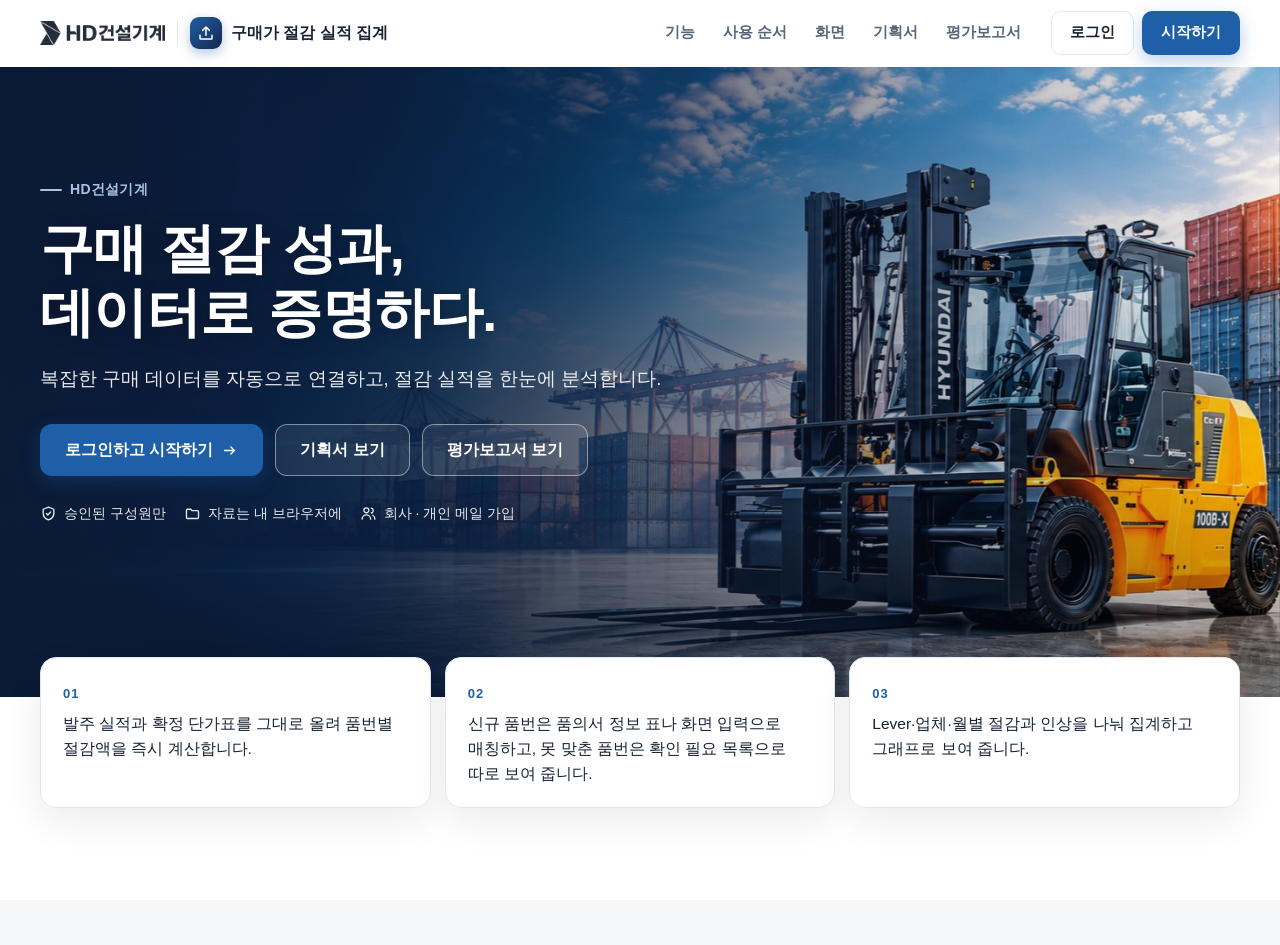
==== commit 3a8bf786: "첫 화면에 평가보고서 보기 · report.html Co-Authored-By: Claude Fable 5.2 <noreply@anthropic.com>" ====
--- a/index.html
+++ b/index.html
@@ -22,9 +22,9 @@
 <link rel="stylesheet" href="css/app.css">
 <!-- auth-kit: 로그인 전에는 도구 화면을 감춘다(js/auth.js 가 판정 뒤 푼다) -->
 <script>document.documentElement.classList.add('auth-lock')</script>
-<link rel="stylesheet" href="css/auth.css?v=2026-11-13.6">
-<link rel="stylesheet" href="css/board.css?v=2026-11-13.6">
-<link rel="stylesheet" href="css/kit-build.css?v=2026-11-13.6">
+<link rel="stylesheet" href="css/auth.css?v=2026-11-13.8">
+<link rel="stylesheet" href="css/board.css?v=2026-11-13.8">
+<link rel="stylesheet" href="css/kit-build.css?v=2026-11-13.8">
 <!-- /auth-kit -->
 </head>
 <body>
@@ -165,11 +165,11 @@
 <script src="js/engine.js"></script>
 <script src="js/app.js"></script>
 <!-- auth-kit: 로그인 · 사용 신청 · 승인 · 게시판(키트 정본 data10-00/kit/auth, 적용 build-2611-00/tools/kit) -->
-<script src="vendor/supabase.js?v=2026-11-13.6"></script>
-<script src="js/auth-config.js?v=2026-11-13.6"></script>
-<script src="js/kit-build.js?v=2026-11-13.6"></script>
-<script src="js/board.js?v=2026-11-13.6"></script>
-<script src="js/auth.js?v=2026-11-13.6"></script>
+<script src="vendor/supabase.js?v=2026-11-13.8"></script>
+<script src="js/auth-config.js?v=2026-11-13.8"></script>
+<script src="js/kit-build.js?v=2026-11-13.8"></script>
+<script src="js/board.js?v=2026-11-13.8"></script>
+<script src="js/auth.js?v=2026-11-13.8"></script>
 <!-- /auth-kit -->
 </body>
 </html>
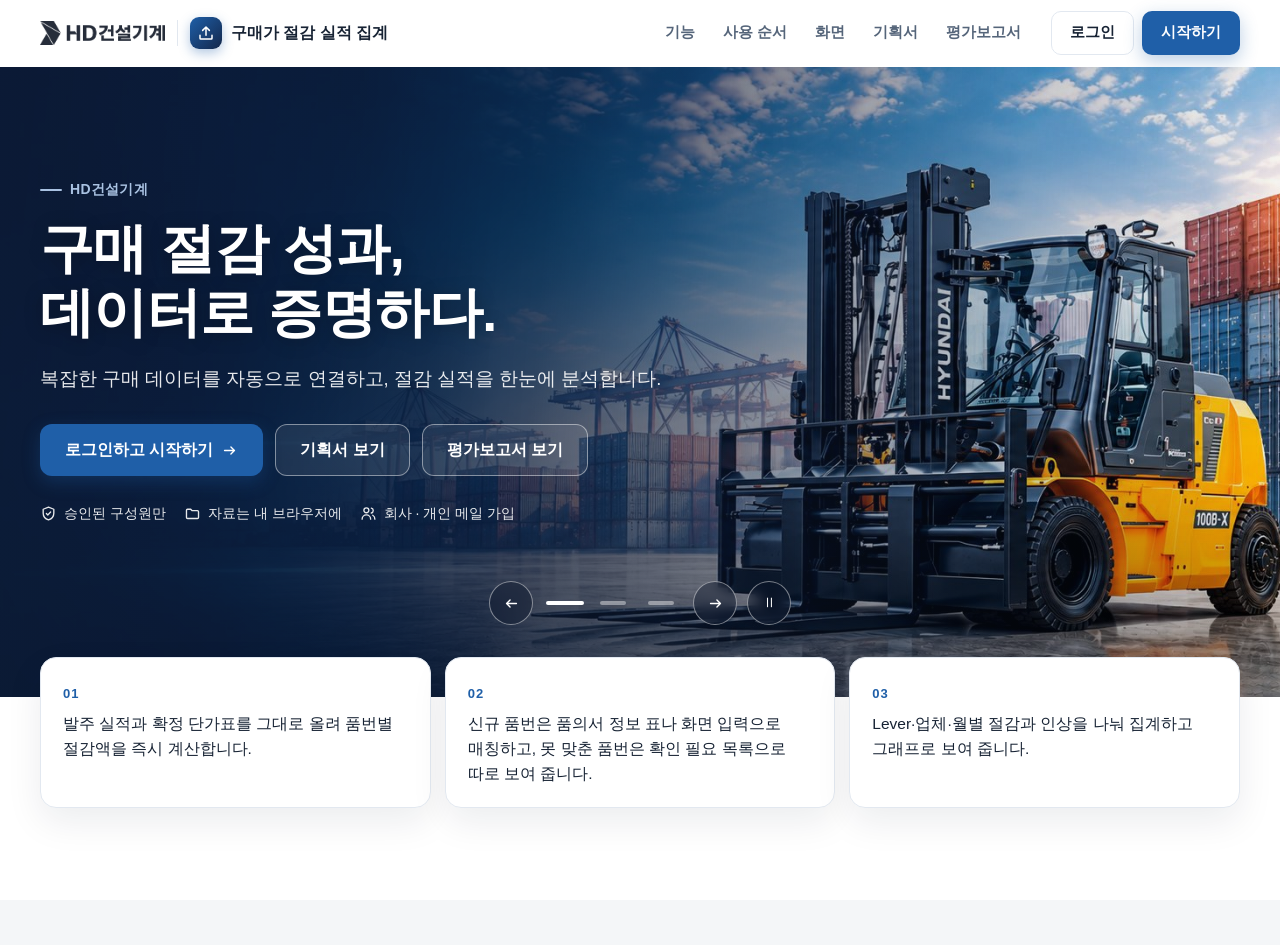
==== commit 9bc31f50: "패들릿 접수 반영 · 판 2026-11-13.10 Co-Authored-By: Claude Fable 5.2 <noreply@anthropic.com>" ====
--- a/index.html
+++ b/index.html
@@ -22,9 +22,9 @@
 <link rel="stylesheet" href="css/app.css">
 <!-- auth-kit: 로그인 전에는 도구 화면을 감춘다(js/auth.js 가 판정 뒤 푼다) -->
 <script>document.documentElement.classList.add('auth-lock')</script>
-<link rel="stylesheet" href="css/auth.css?v=2026-11-13.8">
-<link rel="stylesheet" href="css/board.css?v=2026-11-13.8">
-<link rel="stylesheet" href="css/kit-build.css?v=2026-11-13.8">
+<link rel="stylesheet" href="css/auth.css?v=2026-11-13.10">
+<link rel="stylesheet" href="css/board.css?v=2026-11-13.10">
+<link rel="stylesheet" href="css/kit-build.css?v=2026-11-13.10">
 <!-- /auth-kit -->
 </head>
 <body>
@@ -165,11 +165,11 @@
 <script src="js/engine.js"></script>
 <script src="js/app.js"></script>
 <!-- auth-kit: 로그인 · 사용 신청 · 승인 · 게시판(키트 정본 data10-00/kit/auth, 적용 build-2611-00/tools/kit) -->
-<script src="vendor/supabase.js?v=2026-11-13.8"></script>
-<script src="js/auth-config.js?v=2026-11-13.8"></script>
-<script src="js/kit-build.js?v=2026-11-13.8"></script>
-<script src="js/board.js?v=2026-11-13.8"></script>
-<script src="js/auth.js?v=2026-11-13.8"></script>
+<script src="vendor/supabase.js?v=2026-11-13.10"></script>
+<script src="js/auth-config.js?v=2026-11-13.10"></script>
+<script src="js/kit-build.js?v=2026-11-13.10"></script>
+<script src="js/board.js?v=2026-11-13.10"></script>
+<script src="js/auth.js?v=2026-11-13.10"></script>
 <!-- /auth-kit -->
 </body>
 </html>
--- a/css/kit-build.css
+++ b/css/kit-build.css
@@ -35,3 +35,7 @@
   .kit-has-side section,.kit-has-side [id]{scroll-margin-top:16px;}
 }
 @media print{ .kit-bar,.kit-side{display:none !important;} .kit-has-side body{padding-left:0;} }
+
+/* 왼쪽 메뉴를 쓰지 않는 과제(landing.kitSide: false) — 고정된 위쪽 메뉴 아래에 계정 줄을 둔다 */
+.kit-no-side .kit-bar{margin-top:56px;} .kit-no-side .hero{margin-top:0;}
+@media (max-width:860px){ .kit-no-side .kit-bar{margin-top:52px;} }
